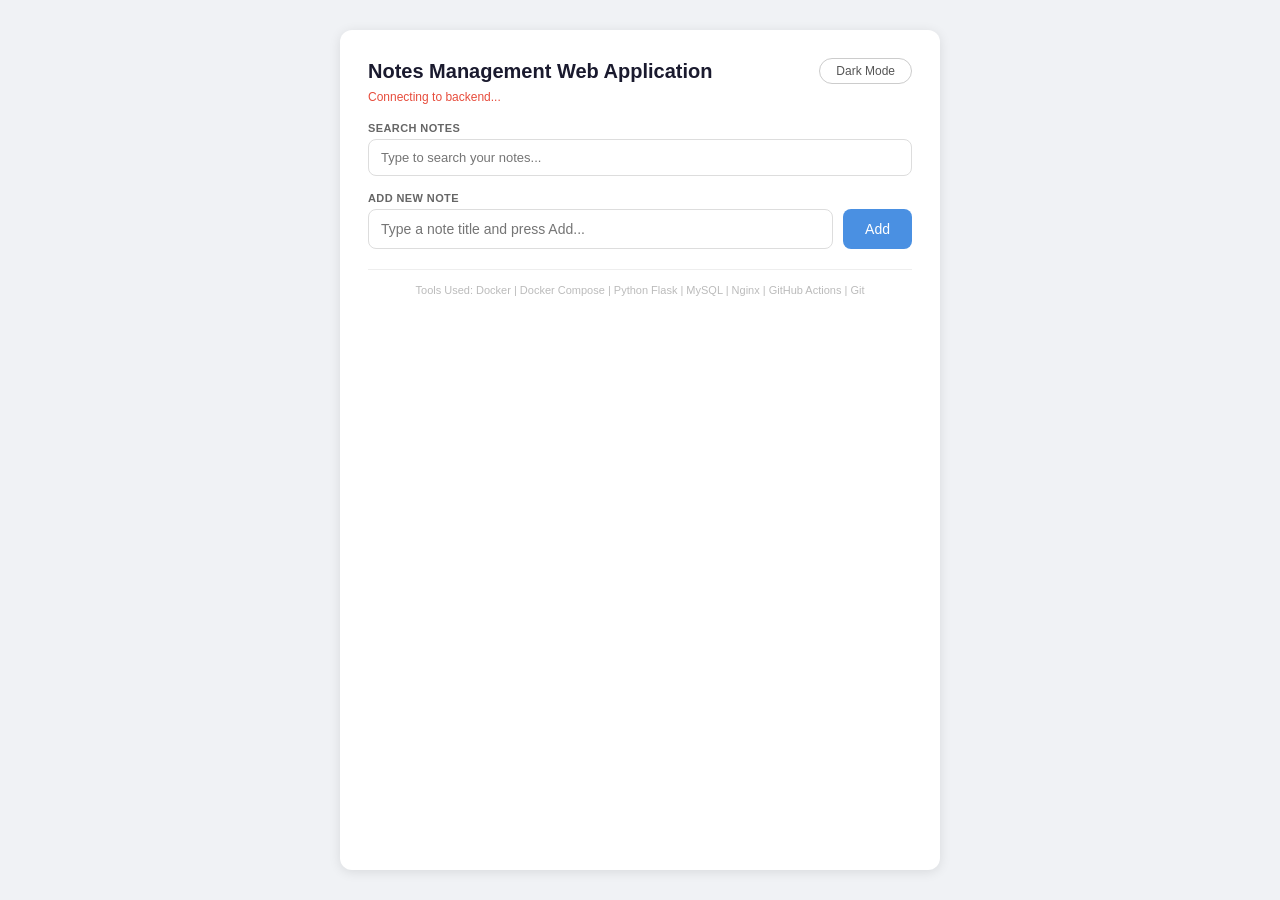
==== frontend/index.html @ 5e22df33 "INT332 Project - Notes Management Web Application with Docker Compose and GitHub Actions" ====
<!DOCTYPE html>
<html lang="en">
<head>
  <title>Notes Management Web Application - INT332</title>
  <style>
    *{box-sizing:border-box;margin:0;padding:0}
    body{font-family:Arial,sans-serif;background:#f0f2f5;display:flex;justify-content:center;padding:30px 20px;min-height:100vh;transition:background 0.3s}
    body.dark{background:#1a1a2e}

    /* ── HOME PAGE ── */
    .home{background:white;border-radius:12px;padding:28px;width:100%;max-width:600px;box-shadow:0 2px 12px rgba(0,0,0,0.1);transition:background 0.3s}
    body.dark .home{background:#16213e;box-shadow:0 2px 20px rgba(0,0,0,0.4)}

    .header{display:flex;justify-content:space-between;align-items:center;margin-bottom:6px}
    .header h1{color:#1a1a2e;font-size:20px;font-weight:700}
    body.dark .header h1{color:#e0e0e0}
    .dark-btn{background:none;border:1px solid #ccc;border-radius:20px;padding:5px 16px;cursor:pointer;font-size:12px;color:#555;font-weight:500;transition:all 0.2s}
    body.dark .dark-btn{border-color:#444;color:#aaa}
    .dark-btn:hover{background:#f5f5f5}
    body.dark .dark-btn:hover{background:#2a2a4a}

    .conn-status{font-size:12px;color:#27ae60;margin-bottom:18px;font-weight:500}
    .conn-status.offline{color:#e74c3c}

    .section-label{font-size:11px;color:#666;font-weight:600;margin-bottom:5px;text-transform:uppercase;letter-spacing:0.4px}
    body.dark .section-label{color:#777}

    .search-wrap{margin-bottom:16px}
    .search-wrap input{width:100%;padding:10px 12px;border:1px solid #ddd;border-radius:8px;font-size:13px;outline:none;background:white;color:#333;transition:border 0.2s}
    body.dark .search-wrap input{background:#1a1a2e;border-color:#444;color:#e0e0e0}
    .search-wrap input:focus{border-color:#4A90E2}

    .add-wrap{margin-bottom:16px}
    .add-row{display:flex;gap:10px}
    .add-row input{flex:1;padding:11px 12px;border:1px solid #ddd;border-radius:8px;font-size:14px;outline:none;color:#333;background:white;transition:border 0.2s}
    body.dark .add-row input{background:#1a1a2e;border-color:#444;color:#e0e0e0}
    .add-row input:focus{border-color:#4A90E2}
    .add-btn{padding:11px 22px;background:#4A90E2;color:white;border:none;border-radius:8px;cursor:pointer;font-size:14px;font-weight:500}
    .add-btn:hover{background:#357ABD}

    .notes-count{font-size:12px;color:#888;margin-bottom:10px}
    body.dark .notes-count{color:#555}

    /* NOTE CARD */
    .note-card{border:1px solid #eee;border-radius:8px;margin-bottom:8px;background:#fafafa;transition:all 0.15s;overflow:hidden}
    body.dark .note-card{background:#0f3460;border-color:#1a4a7a}
    .note-card:hover{border-color:#4A90E2;box-shadow:0 2px 8px rgba(74,144,226,0.12)}

    .note-card-top{display:flex;align-items:center;padding:12px 14px;cursor:pointer;gap:10px}
    .note-icon{width:34px;height:34px;border-radius:8px;background:#e8f4fd;display:flex;align-items:center;justify-content:center;flex-shrink:0;font-size:14px;font-weight:700;color:#4A90E2}
    body.dark .note-icon{background:#1a3a5a;color:#7ab8f5}
    .note-info{flex:1;min-width:0}
    .note-title{font-size:14px;font-weight:600;color:#1a1a2e;white-space:nowrap;overflow:hidden;text-overflow:ellipsis}
    body.dark .note-title{color:#e0e0e0}
    .note-preview{font-size:12px;color:#888;white-space:nowrap;overflow:hidden;text-overflow:ellipsis;margin-top:2px}
    body.dark .note-preview{color:#666}
    .note-date{font-size:11px;color:#bbb;flex-shrink:0}
    body.dark .note-date{color:#555}

    .note-actions{display:flex;border-top:1px solid #eee}
    body.dark .note-actions{border-color:#1a4a7a}
    .nab{flex:1;padding:8px;background:none;border:none;cursor:pointer;font-size:12px;font-weight:500;transition:background 0.15s}
    .nab+.nab{border-left:1px solid #eee}
    body.dark .nab+.nab{border-color:#1a4a7a}
    .open-btn-s{color:#4A90E2}.open-btn-s:hover{background:#eef4fc}
    body.dark .open-btn-s:hover{background:#1a3a5a}
    .edit-btn-s{color:#f39c12}.edit-btn-s:hover{background:#fef9e7}
    body.dark .edit-btn-s:hover{background:#3a2a00}
    .del-btn-s{color:#e74c3c}.del-btn-s:hover{background:#fdecea}
    body.dark .del-btn-s:hover{background:#3a1a1a}

    .no-notes{text-align:center;padding:30px;color:#bbb;font-size:14px}
    body.dark .no-notes{color:#555}

    .footer{margin-top:20px;padding-top:14px;border-top:1px solid #eee;font-size:11px;color:#bbb;text-align:center}
    body.dark .footer{border-color:#2a2a4a;color:#444}

    /* ── NOTE VIEW/EDIT PAGE ── */
    .note-page{display:none;background:white;border-radius:12px;width:100%;max-width:700px;box-shadow:0 2px 16px rgba(0,0,0,0.12);overflow:hidden;transition:background 0.3s;flex-direction:column}
    body.dark .note-page{background:#16213e}
    .note-page.open{display:flex}

    /* PAGE HEADER */
    .np-header{background:#f8f9fa;border-bottom:1px solid #eee;padding:13px 20px;display:flex;align-items:center;gap:10px;flex-shrink:0}
    body.dark .np-header{background:#0f3460;border-color:#1a4a7a}
    .back-btn{padding:6px 14px;background:white;border:1px solid #ddd;border-radius:8px;cursor:pointer;font-size:13px;color:#555;font-weight:500;transition:all 0.15s;flex-shrink:0}
    body.dark .back-btn{background:#1a1a2e;border-color:#444;color:#aaa}
    .back-btn:hover{background:#f0f0f0;border-color:#4A90E2;color:#4A90E2}
    .np-header-mid{flex:1;min-width:0}
    .np-breadcrumb{font-size:11px;color:#aaa;margin-bottom:2px}
    body.dark .np-breadcrumb{color:#555}
    .np-timestamp{font-size:11px;color:#bbb}
    body.dark .np-timestamp{color:#555}
    .np-header-btns{display:flex;gap:8px;flex-shrink:0}

    /* MODE INDICATOR */
    .mode-badge{padding:4px 12px;border-radius:20px;font-size:11px;font-weight:600;letter-spacing:0.3px}
    .mode-read{background:#eafaf1;color:#27ae60;border:1px solid #c3f0d3}
    body.dark .mode-read{background:#1a3a2a;border-color:#2a5a3a;color:#5dbf7a}
    .mode-edit{background:#fef9e7;color:#f39c12;border:1px solid #fde9a2}
    body.dark .mode-edit{background:#3a2a00;border-color:#6a5a00;color:#f39c12}

    .edit-toggle-btn{padding:6px 16px;border-radius:8px;cursor:pointer;font-size:13px;font-weight:600;border:none;transition:all 0.2s}
    .btn-to-edit{background:#f39c12;color:white}
    .btn-to-edit:hover{background:#d68910}
    .btn-save{background:#27ae60;color:white}
    .btn-save:hover{background:#1e8449}
    .btn-cancel{background:white;border:1px solid #ddd;color:#555}
    body.dark .btn-cancel{background:#1a1a2e;border-color:#444;color:#aaa}
    .btn-cancel:hover{background:#f0f0f0}
    .saved-msg{font-size:12px;color:#27ae60;font-weight:500;opacity:0;transition:opacity 0.3s;flex-shrink:0}
    .saved-msg.show{opacity:1}

    /* NOTE TITLE */
    .np-title-wrap{padding:20px 24px 10px}
    .np-title-view{font-size:22px;font-weight:700;color:#1a1a2e;word-break:break-word;line-height:1.3}
    body.dark .np-title-view{color:#e0e0e0}
    .np-title-inp{width:100%;border:none;border-bottom:2px solid #4A90E2;outline:none;font-size:22px;font-weight:700;color:#1a1a2e;background:transparent;font-family:Arial,sans-serif;padding-bottom:4px;display:none}
    body.dark .np-title-inp{color:#e0e0e0}
    .np-title-inp::placeholder{color:#ccc}

    .np-divider{height:1px;background:#eee;margin:0 24px}
    body.dark .np-divider{background:#2a2a4a}

    /* NOTE CONTENT */
    .np-content-wrap{flex:1;padding:16px 24px 20px;min-height:350px;display:flex;flex-direction:column}
    .np-content-view{flex:1;font-size:14px;line-height:1.85;color:#333;white-space:pre-wrap;word-break:break-word;min-height:320px}
    body.dark .np-content-view{color:#d0d0d0}
    .np-content-empty{color:#ccc;font-style:italic;font-size:14px}
    body.dark .np-content-empty{color:#555}
    .np-content-inp{flex:1;width:100%;border:1px solid #e0e0e0;border-radius:8px;outline:none;resize:none;font-size:14px;line-height:1.85;color:#333;background:#fafafa;font-family:Arial,sans-serif;padding:12px;min-height:320px;display:none;transition:border 0.2s}
    body.dark .np-content-inp{background:#1a1a2e;border-color:#444;color:#e0e0e0}
    .np-content-inp:focus{border-color:#4A90E2}
    .np-content-inp::placeholder{color:#ccc}

    /* NOTE PAGE FOOTER */
    .np-footer{padding:10px 24px;border-top:1px solid #eee;background:#fafafa;display:flex;justify-content:space-between;align-items:center;flex-shrink:0}
    body.dark .np-footer{background:#0f2a4a;border-color:#1a4a7a}
    .np-footer-info{font-size:11px;color:#bbb}
    body.dark .np-footer-info{color:#555}
    .np-del-btn{padding:5px 14px;background:none;border:1px solid #e74c3c;border-radius:6px;color:#e74c3c;cursor:pointer;font-size:12px;font-weight:500}
    .np-del-btn:hover{background:#e74c3c;color:white}

    .page-wrap{width:100%;display:flex;justify-content:center}
  </style>
</head>
<body>

<!-- HOME PAGE -->
<div class="page-wrap" id="homePage">
<div class="home">
  <div class="header">
    <h1>Notes Management Web Application</h1>
    <button class="dark-btn" id="darkBtn" onclick="toggleDark()">Dark Mode</button>
  </div>
  <div class="conn-status" id="connStatus">Connecting...</div>

  <div class="search-wrap">
    <div class="section-label">Search Notes</div>
    <input type="text" id="searchInp" placeholder="Type to search your notes..." oninput="renderNotes()" />
  </div>

  <div class="add-wrap">
    <div class="section-label">Add New Note</div>
    <div class="add-row">
      <input type="text" id="addInp" placeholder="Type a note title and press Add..." />
      <button class="add-btn" onclick="addNote()">Add</button>
    </div>
  </div>

  <div class="notes-count" id="notesCount"></div>
  <div id="notesList"></div>

  <div class="footer">
    Tools Used: Docker | Docker Compose | Python Flask | MySQL | Nginx | GitHub Actions | Git
  </div>
</div>
</div>

<!-- NOTE VIEW / EDIT PAGE -->
<div class="page-wrap" id="notePage" style="display:none">
<div class="note-page open" id="noteBox">

  <div class="np-header">
    <button class="back-btn" onclick="goBack()">&#8592; Back</button>
    <div class="np-header-mid">
      <div class="np-breadcrumb">Notes Management Web Application &rsaquo; Notes</div>
      <div class="np-timestamp" id="npTimestamp"></div>
    </div>
    <span class="saved-msg" id="savedMsg">Saved</span>
    <span class="mode-badge mode-read" id="modeBadge">Read Mode</span>
    <!-- READ MODE: show Edit button -->
    <button class="edit-toggle-btn btn-to-edit" id="editBtn" onclick="enterEditMode()">Edit</button>
    <!-- EDIT MODE: show Save + Cancel -->
    <button class="edit-toggle-btn btn-save" id="saveBtn" style="display:none" onclick="saveNote()">Save</button>
    <button class="edit-toggle-btn btn-cancel" id="cancelBtn" style="display:none" onclick="cancelEdit()">Cancel</button>
  </div>

  <!-- TITLE -->
  <div class="np-title-wrap">
    <div class="np-title-view" id="npTitleView"></div>
    <input class="np-title-inp" type="text" id="npTitleInp" placeholder="Note title..." />
  </div>
  <div class="np-divider"></div>

  <!-- CONTENT -->
  <div class="np-content-wrap">
    <div class="np-content-view" id="npContentView"></div>
    <textarea class="np-content-inp" id="npContentInp" placeholder="Start writing your note content here...&#10;&#10;You can write anything — steps, ideas, commands, details."></textarea>
  </div>

  <div class="np-footer">
    <div class="np-footer-info" id="npWordCount"></div>
    <button class="np-del-btn" onclick="deleteCurrentNote()">Delete Note</button>
  </div>

</div>
</div>

<script>
  const API = "http://localhost:5000/notes";
  let allNotes = [];
  let currentNote = null;
  let isEditMode = false;
  let originalTitle = '';
  let originalContent = '';

  // ── DARK MODE ─────────────────────────────
  function toggleDark() {
    document.body.classList.toggle('dark');
    document.getElementById('darkBtn').textContent =
      document.body.classList.contains('dark') ? 'Light Mode' : 'Dark Mode';
  }

  // ── PAGES ─────────────────────────────────
  function showHome() {
    document.getElementById('homePage').style.display = 'flex';
    document.getElementById('notePage').style.display = 'none';
    window.scrollTo(0,0);
  }
  function showNotePage() {
    document.getElementById('homePage').style.display = 'none';
    document.getElementById('notePage').style.display = 'flex';
    window.scrollTo(0,0);
  }

  // ── LOAD NOTES ────────────────────────────
  async function loadNotes() {
    try {
      var r = await fetch(API);
      allNotes = await r.json();
      var st = document.getElementById('connStatus');
      st.textContent = 'All 3 microservices connected and running';
      st.className = 'conn-status';
      renderNotes();
    } catch(e) {
      var st = document.getElementById('connStatus');
      st.textContent = 'Connecting to backend...';
      st.className = 'conn-status offline';
      setTimeout(loadNotes, 3000);
    }
  }

  // ── RENDER HOME LIST ──────────────────────
  function renderNotes() {
    var q = (document.getElementById('searchInp').value || '').toLowerCase();
    var filtered = allNotes.filter(function(n){
      return (n.title||'').toLowerCase().includes(q) ||
             (n.content||'').toLowerCase().includes(q);
    });

    document.getElementById('notesCount').textContent =
      filtered.length + ' note' + (filtered.length !== 1 ? 's' : '') + ' saved';

    var list = document.getElementById('notesList');
    if (filtered.length === 0) {
      list.innerHTML = '<div class="no-notes">' +
        (q ? 'No notes match your search.' : 'No notes yet. Add one above!') + '</div>';
      return;
    }

    list.innerHTML = '';
    filtered.forEach(function(n) {
      var init = (n.title||'N').trim()[0].toUpperCase();
      var preview = (n.content||'').replace(/\n/g,' ').trim();
      if (!preview) preview = 'Click Open to view and write content...';
      if (preview.length > 55) preview = preview.substring(0,55) + '...';

      var card = document.createElement('div');
      card.className = 'note-card';
      card.innerHTML =
        '<div class="note-card-top" onclick="openNote(' + n.id + ', false)">' +
          '<div class="note-icon">' + init + '</div>' +
          '<div class="note-info">' +
            '<div class="note-title">' + escHtml(n.title||'Untitled') + '</div>' +
            '<div class="note-preview">' + escHtml(preview) + '</div>' +
          '</div>' +
          '<div class="note-date">' + fmtDate(n.updated_at) + '</div>' +
        '</div>' +
        '<div class="note-actions">' +
          '<button class="nab open-btn-s" onclick="openNote(' + n.id + ', false)">Open</button>' +
          '<button class="nab edit-btn-s" onclick="openNote(' + n.id + ', true)">Edit</button>' +
          '<button class="nab del-btn-s" onclick="deleteNote(' + n.id + ', event)">Delete</button>' +
        '</div>';
      list.appendChild(card);
    });
  }

  // ── ADD NOTE ──────────────────────────────
  async function addNote() {
    var inp = document.getElementById('addInp');
    var title = inp.value.trim();
    if (!title) { inp.focus(); return; }
    try {
      var r = await fetch(API, {
        method: 'POST',
        headers: {'Content-Type':'application/json'},
        body: JSON.stringify({title: title, content: ''})
      });
      var note = await r.json();
      allNotes.unshift(note);
      inp.value = '';
      renderNotes();
      // open immediately in edit mode so user can write content
      openNote(note.id, true);
    } catch(e) {
      alert('Error creating note. Make sure Docker containers are running.');
    }
  }

  document.getElementById('addInp').addEventListener('keypress', function(e){
    if (e.key === 'Enter') addNote();
  });

  // ── OPEN NOTE ─────────────────────────────
  // openInEditMode = false → read mode
  // openInEditMode = true  → edit mode directly
  async function openNote(id, openInEditMode) {
    try {
      var r = await fetch(API + '/' + id);
      currentNote = await r.json();
    } catch(e) {
      currentNote = allNotes.find(function(n){ return n.id === id; }) || null;
    }
    if (!currentNote) return;

    // store originals for cancel
    originalTitle   = currentNote.title   || '';
    originalContent = currentNote.content || '';

    // fill fields
    document.getElementById('npTitleView').textContent    = currentNote.title || 'Untitled';
    document.getElementById('npTitleInp').value           = currentNote.title || '';
    document.getElementById('npContentInp').value         = currentNote.content || '';
    setContentView(currentNote.content || '');
    updateWordCount();

    document.getElementById('npTimestamp').textContent =
      currentNote.updated_at ? 'Last saved: ' + fmtDate(currentNote.updated_at) : 'Not saved yet';

    if (openInEditMode) {
      setEditMode(true);
    } else {
      setEditMode(false);
    }

    showNotePage();
  }

  // ── SET READ / EDIT MODE ──────────────────
  function setEditMode(on) {
    isEditMode = on;

    // title
    document.getElementById('npTitleView').style.display = on ? 'none' : 'block';
    document.getElementById('npTitleInp').style.display  = on ? 'block' : 'none';

    // content
    document.getElementById('npContentView').style.display = on ? 'none' : 'block';
    document.getElementById('npContentInp').style.display  = on ? 'block' : 'none';

    // buttons
    document.getElementById('editBtn').style.display   = on ? 'none' : 'inline-block';
    document.getElementById('saveBtn').style.display   = on ? 'inline-block' : 'none';
    document.getElementById('cancelBtn').style.display = on ? 'inline-block' : 'none';

    // badge
    var badge = document.getElementById('modeBadge');
    badge.textContent = on ? 'Edit Mode' : 'Read Mode';
    badge.className   = 'mode-badge ' + (on ? 'mode-edit' : 'mode-read');

    if (on) {
      setTimeout(function(){
        document.getElementById('npContentInp').focus();
      }, 50);
    }
  }

  function enterEditMode() {
    // store current view as originals before editing
    originalTitle   = currentNote.title   || '';
    originalContent = currentNote.content || '';
    document.getElementById('npTitleInp').value   = originalTitle;
    document.getElementById('npContentInp').value = originalContent;
    setEditMode(true);
  }

  function cancelEdit() {
    // restore originals
    document.getElementById('npTitleView').textContent = originalTitle || 'Untitled';
    document.getElementById('npContentInp').value      = originalContent;
    setContentView(originalContent);
    setEditMode(false);
  }

  // ── SET CONTENT VIEW (read mode) ──────────
  function setContentView(content) {
    var view = document.getElementById('npContentView');
    if (!content || !content.trim()) {
      view.innerHTML = '<span class="np-content-empty">No content yet. Click Edit to start writing.</span>';
    } else {
      view.textContent = content;
    }
  }

  // ── SAVE NOTE ─────────────────────────────
  async function saveNote() {
    if (!currentNote) return;
    var title   = document.getElementById('npTitleInp').value.trim() || 'Untitled';
    var content = document.getElementById('npContentInp').value;
    try {
      var r = await fetch(API + '/' + currentNote.id, {
        method: 'PUT',
        headers: {'Content-Type':'application/json'},
        body: JSON.stringify({title: title, content: content})
      });
      var updated = await r.json();
      currentNote.title   = title;
      currentNote.content = content;
      if (updated.updated_at) currentNote.updated_at = updated.updated_at;

      // update originals
      originalTitle   = title;
      originalContent = content;

      // update view
      document.getElementById('npTitleView').textContent = title;
      setContentView(content);
      updateWordCount();
      document.getElementById('npTimestamp').textContent =
        'Last saved: ' + (updated.updated_at ? fmtDate(updated.updated_at) : 'just now');

      // update local list
      var idx = allNotes.findIndex(function(n){ return n.id === currentNote.id; });
      if (idx >= 0) { allNotes[idx].title = title; allNotes[idx].content = content; }

      // switch to read mode
      setEditMode(false);

      // show saved badge
      var msg = document.getElementById('savedMsg');
      msg.className = 'saved-msg show';
      setTimeout(function(){ msg.className = 'saved-msg'; }, 2000);
    } catch(e) {
      alert('Error saving note.');
    }
  }

  // ── BACK ──────────────────────────────────
  function goBack() {
    currentNote = null;
    isEditMode  = false;
    loadNotes();
    showHome();
  }

  // ── DELETE FROM NOTE PAGE ─────────────────
  async function deleteCurrentNote() {
    if (!currentNote) return;
    if (!confirm('Delete "' + (currentNote.title||'this note') + '"? This cannot be undone.')) return;
    try {
      await fetch(API + '/' + currentNote.id, {method:'DELETE'});
      allNotes = allNotes.filter(function(n){ return n.id !== currentNote.id; });
      currentNote = null;
      showHome();
      renderNotes();
    } catch(e) {
      alert('Error deleting note.');
    }
  }

  // ── DELETE FROM HOME LIST ─────────────────
  async function deleteNote(id, event) {
    event.stopPropagation();
    var note = allNotes.find(function(n){ return n.id === id; });
    if (!confirm('Delete "' + (note ? note.title : 'this note') + '"?')) return;
    try {
      await fetch(API + '/' + id, {method:'DELETE'});
      allNotes = allNotes.filter(function(n){ return n.id !== id; });
      renderNotes();
    } catch(e) {
      alert('Error deleting note.');
    }
  }

  // ── WORD COUNT ────────────────────────────
  function updateWordCount() {
    var content = (currentNote && currentNote.content) || '';
    var inp = document.getElementById('npContentInp').value || content;
    var words = inp.trim() ? inp.trim().split(/\s+/).length : 0;
    document.getElementById('npWordCount').textContent =
      words + ' word' + (words !== 1 ? 's' : '') + ' | ' + inp.length + ' characters';
  }

  // ── HELPERS ───────────────────────────────
  function fmtDate(str) {
    if (!str) return '';
    var d = new Date(str);
    return d.toLocaleDateString('en-IN', {day:'2-digit',month:'short',year:'numeric'}) +
           ' ' + d.toLocaleTimeString('en-IN', {hour:'2-digit',minute:'2-digit'});
  }

  function escHtml(t) {
    return String(t)
      .replace(/&/g,'&amp;').replace(/</g,'&lt;')
      .replace(/>/g,'&gt;').replace(/"/g,'&quot;');
  }

  // Ctrl+S shortcut
  document.addEventListener('keydown', function(e) {
    if ((e.ctrlKey||e.metaKey) && e.key==='s') {
      e.preventDefault();
      if (currentNote && isEditMode) saveNote();
    }
    if (e.key==='Escape' && currentNote) goBack();
  });

  // START
  loadNotes();
</script>
</body>
</html>
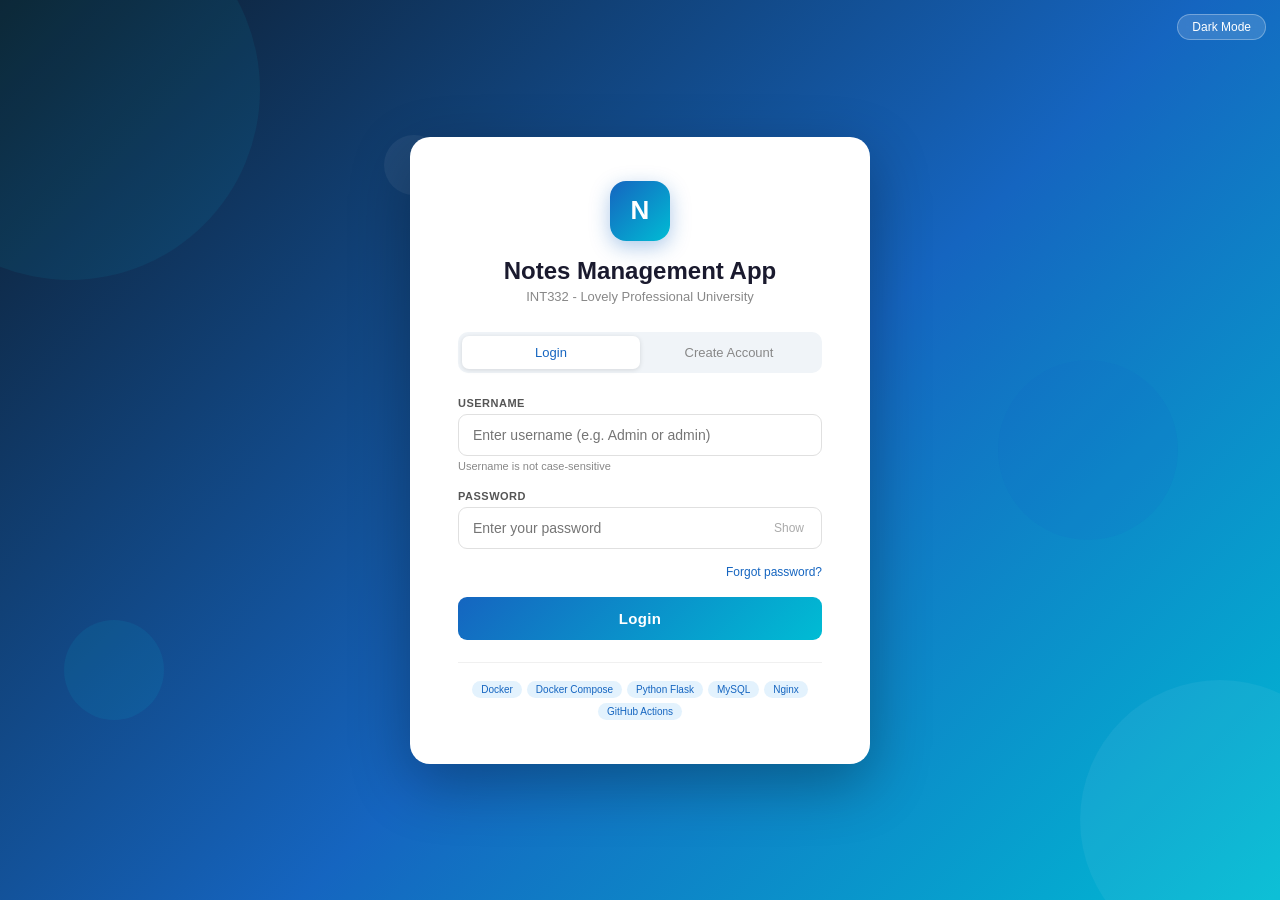
==== commit a18f3db8: "Updated port number" ====
--- a/frontend/index.html
+++ b/frontend/index.html
@@ -4,48 +4,214 @@
   <title>Notes Management Web Application - INT332</title>
   <style>
     *{box-sizing:border-box;margin:0;padding:0}
-    body{font-family:Arial,sans-serif;background:#f0f2f5;display:flex;justify-content:center;padding:30px 20px;min-height:100vh;transition:background 0.3s}
-    body.dark{background:#1a1a2e}
-
-    /* ── HOME PAGE ── */
-    .home{background:white;border-radius:12px;padding:28px;width:100%;max-width:600px;box-shadow:0 2px 12px rgba(0,0,0,0.1);transition:background 0.3s}
+    body{font-family:Arial,sans-serif;min-height:100vh;transition:background 0.3s}
+
+    /* LOGIN PAGE — full screen centered */
+    #loginPage{
+      min-height:100vh;
+      background:linear-gradient(135deg,#0D1B2A 0%,#1565C0 55%,#00BCD4 100%);
+      display:flex;align-items:center;justify-content:center;
+      padding:20px;position:relative;overflow:hidden;
+    }
+
+    /* animated background circles */
+    .bg-circle{position:absolute;border-radius:50%;animation:floatBg 7s ease-in-out infinite;pointer-events:none}
+    .bg-c1{width:380px;height:380px;background:rgba(0,188,212,0.08);top:-100px;left:-120px;animation-delay:0s}
+    .bg-c2{width:280px;height:280px;background:rgba(255,255,255,0.05);bottom:-60px;right:-80px;animation-delay:2.5s}
+    .bg-c3{width:180px;height:180px;background:rgba(21,101,192,0.12);top:40%;right:8%;animation-delay:1.5s}
+    .bg-c4{width:100px;height:100px;background:rgba(0,188,212,0.1);bottom:20%;left:5%;animation-delay:4s}
+    .bg-c5{width:60px;height:60px;background:rgba(255,255,255,0.06);top:15%;left:30%;animation-delay:3s}
+    @keyframes floatBg{0%,100%{transform:translateY(0) scale(1)}50%{transform:translateY(-18px) scale(1.04)}}
+
+    /* CENTER LOGIN CARD */
+    .login-card{
+      background:white;border-radius:20px;
+      padding:44px 48px;width:100%;max-width:460px;
+      box-shadow:0 20px 60px rgba(0,0,0,0.3);
+      position:relative;z-index:2;
+      animation:slideUp 0.5s ease;
+    }
+    body.dark .login-card{background:#16213e;box-shadow:0 20px 60px rgba(0,0,0,0.6)}
+    @keyframes slideUp{from{opacity:0;transform:translateY(30px)}to{opacity:1;transform:translateY(0)}}
+
+    /* LOGO */
+    .card-logo{
+      width:60px;height:60px;border-radius:16px;
+      background:linear-gradient(135deg,#1565C0,#00BCD4);
+      display:flex;align-items:center;justify-content:center;
+      font-size:26px;font-weight:700;color:white;
+      margin:0 auto 16px;box-shadow:0 6px 20px rgba(21,101,192,0.35);
+    }
+    .card-title{font-size:24px;font-weight:700;color:#1a1a2e;text-align:center;margin-bottom:4px}
+    body.dark .card-title{color:#e0e0e0}
+    .card-sub{font-size:13px;color:#888;text-align:center;margin-bottom:28px}
+
+    /* TABS */
+    .auth-tabs{display:flex;background:#f0f4f8;border-radius:10px;padding:4px;margin-bottom:24px}
+    .auth-tab{flex:1;padding:9px;text-align:center;border-radius:7px;cursor:pointer;font-size:13px;font-weight:500;color:#888;transition:all 0.2s;border:none;background:none}
+    .auth-tab.active{background:white;color:#1565C0;box-shadow:0 1px 5px rgba(0,0,0,0.12)}
+    body.dark .auth-tabs{background:#0f2040}
+    body.dark .auth-tab.active{background:#1a3a5a;color:#64B5F6}
+
+    /* FORM */
+    .form-group{margin-bottom:16px}
+    .form-label{font-size:11px;font-weight:700;color:#555;margin-bottom:5px;display:block;text-transform:uppercase;letter-spacing:0.5px}
+    body.dark .form-label{color:#90A4AE}
+    .input-wrap{position:relative}
+    .form-input{
+      width:100%;padding:12px 42px 12px 14px;
+      border:1.5px solid #E0E0E0;border-radius:9px;
+      font-size:14px;outline:none;color:#333;background:white;
+      transition:all 0.2s;
+    }
+    body.dark .form-input{background:#1a1a2e;border-color:#37474F;color:#e0e0e0}
+    .form-input:focus{border-color:#1565C0;box-shadow:0 0 0 3px rgba(21,101,192,0.1)}
+    .input-icon-btn{
+      position:absolute;right:12px;top:50%;transform:translateY(-50%);
+      color:#aaa;font-size:12px;cursor:pointer;user-select:none;
+      background:none;border:none;padding:2px 6px;border-radius:4px;
+      transition:color 0.2s;
+    }
+    .input-icon-btn:hover{color:#1565C0}
+
+    /* input icon left */
+    .input-left-icon{position:absolute;left:12px;top:50%;transform:translateY(-50%);color:#bbb;font-size:14px;pointer-events:none}
+    .form-input.has-icon{padding-left:36px}
+
+    /* validation feedback */
+    .field-hint{font-size:11px;margin-top:4px;min-height:14px}
+    .hint-ok{color:#27ae60}.hint-err{color:#e74c3c}.hint-info{color:#888}
+
+    /* PASSWORD STRENGTH */
+    .strength-wrap{margin-top:6px;display:none}
+    .strength-wrap.show{display:block}
+    .strength-bar{height:5px;border-radius:3px;background:#eee;margin-bottom:4px;overflow:hidden}
+    .strength-fill{height:100%;border-radius:3px;width:0%;transition:width 0.3s,background 0.3s}
+    .strength-text{font-size:11px}
+
+    /* FORM ROW */
+    .form-row{display:flex;justify-content:flex-end;margin-bottom:18px}
+    .forgot-link{font-size:12px;color:#1565C0;cursor:pointer;font-weight:500;text-decoration:none;background:none;border:none;padding:0}
+    .forgot-link:hover{text-decoration:underline}
+
+    /* SUBMIT */
+    .auth-submit{
+      width:100%;padding:13px;
+      background:linear-gradient(135deg,#1565C0,#00BCD4);
+      color:white;border:none;border-radius:9px;cursor:pointer;
+      font-size:15px;font-weight:600;transition:all 0.2s;letter-spacing:0.3px;
+    }
+    .auth-submit:hover{transform:translateY(-1px);box-shadow:0 6px 20px rgba(21,101,192,0.4)}
+    .auth-submit:active{transform:none}
+    .auth-submit:disabled{opacity:0.6;cursor:not-allowed;transform:none}
+
+    /* AUTH MESSAGE */
+    .auth-msg{padding:10px 14px;border-radius:8px;font-size:13px;margin-bottom:14px;display:none;animation:fadeIn 0.3s}
+    .auth-msg.show{display:block}
+    .auth-msg.err{background:#FFEBEE;color:#C62828;border:1px solid #FFCDD2}
+    .auth-msg.ok{background:#E8F5E9;color:#1B5E20;border:1px solid #C8E6C9}
+    body.dark .auth-msg.err{background:#3a1a1a;border-color:#b71c1c;color:#ef9a9a}
+    body.dark .auth-msg.ok{background:#1a3a1a;border-color:#1b5e20;color:#a5d6a7}
+    @keyframes fadeIn{from{opacity:0;transform:translateY(-6px)}to{opacity:1;transform:translateY(0)}}
+
+    /* app badge at bottom of card */
+    .card-badge{
+      display:flex;flex-wrap:wrap;gap:5px;justify-content:center;
+      margin-top:22px;padding-top:18px;border-top:1px solid #f0f0f0;
+    }
+    body.dark .card-badge{border-color:#2a3a4a}
+    .cbadge{padding:3px 9px;background:#E3F2FD;border-radius:12px;font-size:10px;color:#1565C0;font-weight:500}
+    body.dark .cbadge{background:#0D2137;color:#64B5F6}
+
+    /* dark btn top right */
+    .global-dark{
+      position:fixed;top:14px;right:14px;z-index:999;
+      background:rgba(255,255,255,0.15);backdrop-filter:blur(8px);
+      border:1px solid rgba(255,255,255,0.3);border-radius:20px;
+      padding:5px 14px;cursor:pointer;font-size:12px;color:white;font-weight:500;
+    }
+    body.dark .global-dark{background:rgba(22,33,62,0.8);border-color:#444;color:#aaa}
+    .global-dark:hover{background:rgba(255,255,255,0.25)}
+
+    /* FORGOT PASSWORD MODAL */
+    .modal-overlay{
+      display:none;position:fixed;inset:0;background:rgba(0,0,0,0.55);
+      z-index:1000;align-items:center;justify-content:center;padding:20px;
+      backdrop-filter:blur(4px);
+    }
+    .modal-overlay.show{display:flex;animation:fadeIn 0.2s}
+    .modal-box{
+      background:white;border-radius:16px;padding:36px;width:100%;max-width:400px;
+      box-shadow:0 20px 50px rgba(0,0,0,0.3);animation:slideUp 0.3s;
+    }
+    body.dark .modal-box{background:#16213e}
+    .modal-title{font-size:18px;font-weight:700;color:#1a1a2e;margin-bottom:6px}
+    body.dark .modal-title{color:#e0e0e0}
+    .modal-desc{font-size:13px;color:#888;margin-bottom:22px;line-height:1.5}
+    .modal-close{
+      float:right;background:none;border:none;font-size:20px;cursor:pointer;
+      color:#aaa;margin-top:-4px;line-height:1;
+    }
+    .modal-close:hover{color:#e74c3c}
+    .modal-btn{
+      width:100%;padding:12px;background:linear-gradient(135deg,#1565C0,#00BCD4);
+      color:white;border:none;border-radius:9px;cursor:pointer;
+      font-size:14px;font-weight:600;margin-top:6px;
+    }
+    .modal-btn:hover{opacity:0.92}
+    .modal-msg{padding:10px 14px;border-radius:8px;font-size:13px;margin-top:12px;display:none}
+    .modal-msg.show{display:block}
+    .modal-msg.ok{background:#E8F5E9;color:#1B5E20;border:1px solid #C8E6C9}
+    .modal-msg.err{background:#FFEBEE;color:#C62828;border:1px solid #FFCDD2}
+
+    /* MAIN APP */
+    #appPage{display:none;justify-content:center;padding:30px 20px;min-height:100vh;background:#f0f2f5}
+    body.dark #appPage{background:#1a1a2e}
+    .home{background:white;border-radius:12px;padding:28px;width:100%;max-width:620px;box-shadow:0 2px 12px rgba(0,0,0,0.1)}
     body.dark .home{background:#16213e;box-shadow:0 2px 20px rgba(0,0,0,0.4)}
-
-    .header{display:flex;justify-content:space-between;align-items:center;margin-bottom:6px}
-    .header h1{color:#1a1a2e;font-size:20px;font-weight:700}
-    body.dark .header h1{color:#e0e0e0}
-    .dark-btn{background:none;border:1px solid #ccc;border-radius:20px;padding:5px 16px;cursor:pointer;font-size:12px;color:#555;font-weight:500;transition:all 0.2s}
-    body.dark .dark-btn{border-color:#444;color:#aaa}
-    .dark-btn:hover{background:#f5f5f5}
-    body.dark .dark-btn:hover{background:#2a2a4a}
-
-    .conn-status{font-size:12px;color:#27ae60;margin-bottom:18px;font-weight:500}
+    .app-header{display:flex;justify-content:space-between;align-items:flex-start;margin-bottom:6px;gap:10px}
+    .app-header h1{color:#1a1a2e;font-size:20px;font-weight:700;flex:1}
+    body.dark .app-header h1{color:#e0e0e0}
+    .header-btns{display:flex;gap:8px;flex-shrink:0}
+    .hbtn{background:none;border:1px solid #ccc;border-radius:20px;padding:5px 14px;cursor:pointer;font-size:12px;color:#555;font-weight:500;transition:all 0.2s}
+    body.dark .hbtn{border-color:#444;color:#aaa}
+    .hbtn:hover{background:#f5f5f5}
+    body.dark .hbtn:hover{background:#2a2a4a}
+    .hbtn.danger{color:#e74c3c;border-color:#e74c3c}
+    .hbtn.danger:hover{background:#fdecea}
+    body.dark .hbtn.danger:hover{background:#3a1a1a}
+    .user-bar{display:flex;align-items:center;gap:8px;margin-bottom:14px;padding:8px 12px;background:#E3F2FD;border-radius:8px;border:1px solid #BBDEFB}
+    body.dark .user-bar{background:#0D2137;border-color:#1565C0}
+    .user-avatar{width:28px;height:28px;border-radius:50%;background:linear-gradient(135deg,#1565C0,#00BCD4);color:white;display:flex;align-items:center;justify-content:center;font-size:12px;font-weight:700;flex-shrink:0}
+    .user-name{font-size:13px;color:#1565C0;font-weight:500}
+    body.dark .user-name{color:#64B5F6}
+    .conn-status{font-size:12px;color:#27ae60;margin-bottom:16px;font-weight:500}
     .conn-status.offline{color:#e74c3c}
-
     .section-label{font-size:11px;color:#666;font-weight:600;margin-bottom:5px;text-transform:uppercase;letter-spacing:0.4px}
     body.dark .section-label{color:#777}
-
     .search-wrap{margin-bottom:16px}
     .search-wrap input{width:100%;padding:10px 12px;border:1px solid #ddd;border-radius:8px;font-size:13px;outline:none;background:white;color:#333;transition:border 0.2s}
     body.dark .search-wrap input{background:#1a1a2e;border-color:#444;color:#e0e0e0}
     .search-wrap input:focus{border-color:#4A90E2}
-
     .add-wrap{margin-bottom:16px}
     .add-row{display:flex;gap:10px}
-    .add-row input{flex:1;padding:11px 12px;border:1px solid #ddd;border-radius:8px;font-size:14px;outline:none;color:#333;background:white;transition:border 0.2s}
+    .add-row input{flex:1;padding:11px 12px;border:1px solid #ddd;border-radius:8px;font-size:14px;outline:none;color:#333;background:white}
     body.dark .add-row input{background:#1a1a2e;border-color:#444;color:#e0e0e0}
     .add-row input:focus{border-color:#4A90E2}
     .add-btn{padding:11px 22px;background:#4A90E2;color:white;border:none;border-radius:8px;cursor:pointer;font-size:14px;font-weight:500}
     .add-btn:hover{background:#357ABD}
-
-    .notes-count{font-size:12px;color:#888;margin-bottom:10px}
+    .notes-count{font-size:12px;color:#888;margin-bottom:8px}
     body.dark .notes-count{color:#555}
-
-    /* NOTE CARD */
-    .note-card{border:1px solid #eee;border-radius:8px;margin-bottom:8px;background:#fafafa;transition:all 0.15s;overflow:hidden}
+    .notes-scroll-box{max-height:340px;overflow-y:auto;border:1px solid #eee;border-radius:10px;padding:8px 6px;background:#fafafa}
+    body.dark .notes-scroll-box{border-color:#2a2a4a;background:#0f2040}
+    .notes-scroll-box::-webkit-scrollbar{width:7px}
+    .notes-scroll-box::-webkit-scrollbar-track{background:#f0f0f0;border-radius:10px}
+    body.dark .notes-scroll-box::-webkit-scrollbar-track{background:#1a1a2e}
+    .notes-scroll-box::-webkit-scrollbar-thumb{background:#4A90E2;border-radius:10px}
+    .notes-scroll-box::-webkit-scrollbar-thumb:hover{background:#357ABD}
+    .note-card{border:1px solid #eee;border-radius:8px;margin-bottom:8px;background:white;transition:all 0.15s;overflow:hidden}
     body.dark .note-card{background:#0f3460;border-color:#1a4a7a}
     .note-card:hover{border-color:#4A90E2;box-shadow:0 2px 8px rgba(74,144,226,0.12)}
-
     .note-card-top{display:flex;align-items:center;padding:12px 14px;cursor:pointer;gap:10px}
     .note-icon{width:34px;height:34px;border-radius:8px;background:#e8f4fd;display:flex;align-items:center;justify-content:center;flex-shrink:0;font-size:14px;font-weight:700;color:#4A90E2}
     body.dark .note-icon{background:#1a3a5a;color:#7ab8f5}
@@ -56,110 +222,218 @@
     body.dark .note-preview{color:#666}
     .note-date{font-size:11px;color:#bbb;flex-shrink:0}
     body.dark .note-date{color:#555}
-
     .note-actions{display:flex;border-top:1px solid #eee}
     body.dark .note-actions{border-color:#1a4a7a}
     .nab{flex:1;padding:8px;background:none;border:none;cursor:pointer;font-size:12px;font-weight:500;transition:background 0.15s}
     .nab+.nab{border-left:1px solid #eee}
     body.dark .nab+.nab{border-color:#1a4a7a}
     .open-btn-s{color:#4A90E2}.open-btn-s:hover{background:#eef4fc}
-    body.dark .open-btn-s:hover{background:#1a3a5a}
     .edit-btn-s{color:#f39c12}.edit-btn-s:hover{background:#fef9e7}
-    body.dark .edit-btn-s:hover{background:#3a2a00}
     .del-btn-s{color:#e74c3c}.del-btn-s:hover{background:#fdecea}
-    body.dark .del-btn-s:hover{background:#3a1a1a}
-
     .no-notes{text-align:center;padding:30px;color:#bbb;font-size:14px}
     body.dark .no-notes{color:#555}
-
     .footer{margin-top:20px;padding-top:14px;border-top:1px solid #eee;font-size:11px;color:#bbb;text-align:center}
     body.dark .footer{border-color:#2a2a4a;color:#444}
 
-    /* ── NOTE VIEW/EDIT PAGE ── */
-    .note-page{display:none;background:white;border-radius:12px;width:100%;max-width:700px;box-shadow:0 2px 16px rgba(0,0,0,0.12);overflow:hidden;transition:background 0.3s;flex-direction:column}
+    /* NOTE VIEW/EDIT PAGE */
+    #notePage{display:none;justify-content:center;padding:30px 20px;min-height:100vh;background:#f0f2f5}
+    body.dark #notePage{background:#1a1a2e}
+    .note-page{background:white;border-radius:12px;width:100%;max-width:700px;box-shadow:0 2px 16px rgba(0,0,0,0.12);overflow:hidden;display:flex;flex-direction:column}
     body.dark .note-page{background:#16213e}
-    .note-page.open{display:flex}
-
-    /* PAGE HEADER */
     .np-header{background:#f8f9fa;border-bottom:1px solid #eee;padding:13px 20px;display:flex;align-items:center;gap:10px;flex-shrink:0}
     body.dark .np-header{background:#0f3460;border-color:#1a4a7a}
     .back-btn{padding:6px 14px;background:white;border:1px solid #ddd;border-radius:8px;cursor:pointer;font-size:13px;color:#555;font-weight:500;transition:all 0.15s;flex-shrink:0}
     body.dark .back-btn{background:#1a1a2e;border-color:#444;color:#aaa}
-    .back-btn:hover{background:#f0f0f0;border-color:#4A90E2;color:#4A90E2}
+    .back-btn:hover{border-color:#4A90E2;color:#4A90E2}
     .np-header-mid{flex:1;min-width:0}
     .np-breadcrumb{font-size:11px;color:#aaa;margin-bottom:2px}
     body.dark .np-breadcrumb{color:#555}
     .np-timestamp{font-size:11px;color:#bbb}
     body.dark .np-timestamp{color:#555}
-    .np-header-btns{display:flex;gap:8px;flex-shrink:0}
-
-    /* MODE INDICATOR */
-    .mode-badge{padding:4px 12px;border-radius:20px;font-size:11px;font-weight:600;letter-spacing:0.3px}
+    .mode-badge{padding:4px 12px;border-radius:20px;font-size:11px;font-weight:600}
     .mode-read{background:#eafaf1;color:#27ae60;border:1px solid #c3f0d3}
-    body.dark .mode-read{background:#1a3a2a;border-color:#2a5a3a;color:#5dbf7a}
     .mode-edit{background:#fef9e7;color:#f39c12;border:1px solid #fde9a2}
-    body.dark .mode-edit{background:#3a2a00;border-color:#6a5a00;color:#f39c12}
-
-    .edit-toggle-btn{padding:6px 16px;border-radius:8px;cursor:pointer;font-size:13px;font-weight:600;border:none;transition:all 0.2s}
-    .btn-to-edit{background:#f39c12;color:white}
-    .btn-to-edit:hover{background:#d68910}
-    .btn-save{background:#27ae60;color:white}
-    .btn-save:hover{background:#1e8449}
+    .etbtn{padding:6px 16px;border-radius:8px;cursor:pointer;font-size:13px;font-weight:600;border:none;transition:all 0.2s}
+    .btn-edit{background:#f39c12;color:white}.btn-edit:hover{background:#d68910}
+    .btn-save{background:#27ae60;color:white}.btn-save:hover{background:#1e8449}
     .btn-cancel{background:white;border:1px solid #ddd;color:#555}
     body.dark .btn-cancel{background:#1a1a2e;border-color:#444;color:#aaa}
-    .btn-cancel:hover{background:#f0f0f0}
-    .saved-msg{font-size:12px;color:#27ae60;font-weight:500;opacity:0;transition:opacity 0.3s;flex-shrink:0}
+    .saved-msg{font-size:12px;color:#27ae60;font-weight:500;opacity:0;transition:opacity 0.3s}
     .saved-msg.show{opacity:1}
-
-    /* NOTE TITLE */
     .np-title-wrap{padding:20px 24px 10px}
-    .np-title-view{font-size:22px;font-weight:700;color:#1a1a2e;word-break:break-word;line-height:1.3}
+    .np-title-view{font-size:22px;font-weight:700;color:#1a1a2e;word-break:break-word}
     body.dark .np-title-view{color:#e0e0e0}
     .np-title-inp{width:100%;border:none;border-bottom:2px solid #4A90E2;outline:none;font-size:22px;font-weight:700;color:#1a1a2e;background:transparent;font-family:Arial,sans-serif;padding-bottom:4px;display:none}
     body.dark .np-title-inp{color:#e0e0e0}
-    .np-title-inp::placeholder{color:#ccc}
-
     .np-divider{height:1px;background:#eee;margin:0 24px}
     body.dark .np-divider{background:#2a2a4a}
-
-    /* NOTE CONTENT */
     .np-content-wrap{flex:1;padding:16px 24px 20px;min-height:350px;display:flex;flex-direction:column}
     .np-content-view{flex:1;font-size:14px;line-height:1.85;color:#333;white-space:pre-wrap;word-break:break-word;min-height:320px}
     body.dark .np-content-view{color:#d0d0d0}
     .np-content-empty{color:#ccc;font-style:italic;font-size:14px}
-    body.dark .np-content-empty{color:#555}
-    .np-content-inp{flex:1;width:100%;border:1px solid #e0e0e0;border-radius:8px;outline:none;resize:none;font-size:14px;line-height:1.85;color:#333;background:#fafafa;font-family:Arial,sans-serif;padding:12px;min-height:320px;display:none;transition:border 0.2s}
+    .np-content-inp{flex:1;width:100%;border:1px solid #e0e0e0;border-radius:8px;outline:none;resize:none;font-size:14px;line-height:1.85;color:#333;background:#fafafa;font-family:Arial,sans-serif;padding:12px;min-height:320px;display:none}
     body.dark .np-content-inp{background:#1a1a2e;border-color:#444;color:#e0e0e0}
     .np-content-inp:focus{border-color:#4A90E2}
-    .np-content-inp::placeholder{color:#ccc}
-
-    /* NOTE PAGE FOOTER */
-    .np-footer{padding:10px 24px;border-top:1px solid #eee;background:#fafafa;display:flex;justify-content:space-between;align-items:center;flex-shrink:0}
+    .np-footer{padding:10px 24px;border-top:1px solid #eee;background:#fafafa;display:flex;justify-content:space-between;align-items:center}
     body.dark .np-footer{background:#0f2a4a;border-color:#1a4a7a}
     .np-footer-info{font-size:11px;color:#bbb}
-    body.dark .np-footer-info{color:#555}
     .np-del-btn{padding:5px 14px;background:none;border:1px solid #e74c3c;border-radius:6px;color:#e74c3c;cursor:pointer;font-size:12px;font-weight:500}
     .np-del-btn:hover{background:#e74c3c;color:white}
-
-    .page-wrap{width:100%;display:flex;justify-content:center}
   </style>
 </head>
 <body>
 
-<!-- HOME PAGE -->
-<div class="page-wrap" id="homePage">
+<!-- dark toggle always visible on login -->
+<button class="global-dark" id="globalDarkBtn" onclick="toggleDark()">Dark Mode</button>
+
+<!--  FORGOT PASSWORD MODAL  -->
+<div class="modal-overlay" id="forgotModal">
+  <div class="modal-box">
+    <button class="modal-close" onclick="closeModal('forgotModal')">&times;</button>
+    <div class="modal-title">Reset Password</div>
+    <div class="modal-desc">Enter your username and your current password to set a new one.</div>
+    <div class="form-group">
+      <label class="form-label">Username</label>
+      <input class="form-input" type="text" id="fgUser" placeholder="Your username" />
+    </div>
+    <div class="form-group">
+      <label class="form-label">Current Password</label>
+      <input class="form-input" type="password" id="fgCurrentPass" placeholder="Current password" />
+    </div>
+    <div class="form-group">
+      <label class="form-label">New Password</label>
+      <input class="form-input" type="password" id="fgNewPass" placeholder="New password (min 4 chars)" />
+    </div>
+    <div class="form-group">
+      <label class="form-label">Confirm New Password</label>
+      <input class="form-input" type="password" id="fgConfirmPass" placeholder="Confirm new password" />
+    </div>
+    <button class="modal-btn" onclick="doResetPassword()">Update Password</button>
+    <div class="modal-msg" id="fgMsg"></div>
+  </div>
+</div>
+
+<!-- LOGIN PAGE -->
+<div id="loginPage">
+  <div class="bg-circle bg-c1"></div>
+  <div class="bg-circle bg-c2"></div>
+  <div class="bg-circle bg-c3"></div>
+  <div class="bg-circle bg-c4"></div>
+  <div class="bg-circle bg-c5"></div>
+
+  <div class="login-card">
+    <div class="card-logo">N</div>
+    <div class="card-title">Notes Management App</div>
+    <div class="card-sub">INT332 - Lovely Professional University</div>
+
+    <!-- TABS -->
+    <div class="auth-tabs">
+      <button class="auth-tab active" id="loginTab" onclick="switchTab('login')">Login</button>
+      <button class="auth-tab" id="signupTab" onclick="switchTab('signup')">Create Account</button>
+    </div>
+
+    <div class="auth-msg" id="authMsg"></div>
+
+    <!--  LOGIN FORM  -->
+    <div id="loginForm">
+      <div class="form-group">
+        <label class="form-label">Username</label>
+        <div class="input-wrap">
+          <input class="form-input" type="text" id="loginUser"
+            placeholder="Enter username (e.g. Admin or admin)"
+            autocomplete="username" />
+        </div>
+        <div class="field-hint hint-info" id="loginUserHint">Username is not case-sensitive</div>
+      </div>
+      <div class="form-group">
+        <label class="form-label">Password</label>
+        <div class="input-wrap">
+          <input class="form-input" type="password" id="loginPass"
+            placeholder="Enter your password"
+            autocomplete="current-password" />
+          <button class="input-icon-btn" onclick="togglePwd('loginPass',this)" type="button">Show</button>
+        </div>
+      </div>
+      <div class="form-row">
+        <button class="forgot-link" onclick="openModal('forgotModal')" type="button">Forgot password?</button>
+      </div>
+      <button class="auth-submit" onclick="doLogin()">Login</button>
+    </div>
+
+    <!--  SIGNUP FORM  -->
+    <div id="signupForm" style="display:none">
+      <div class="form-group">
+        <label class="form-label">Full Name</label>
+        <input class="form-input" type="text" id="signupName" placeholder="Your full name" />
+      </div>
+      <div class="form-group">
+        <label class="form-label">Username</label>
+        <input class="form-input" type="text" id="signupUser"
+          placeholder="e.g. Maadhava or maadhava"
+          oninput="validateUsername(this.value)" />
+        <div class="field-hint" id="userHint">You can use uppercase and lowercase letters, numbers</div>
+      </div>
+      <div class="form-group">
+        <label class="form-label">Email (optional)</label>
+        <input class="form-input" type="email" id="signupEmail" placeholder="yourname@email.com" />
+      </div>
+      <div class="form-group">
+        <label class="form-label">Password</label>
+        <div class="input-wrap">
+          <input class="form-input" type="password" id="signupPass"
+            placeholder="Create a password (min 4 characters)"
+            oninput="checkStrength(this.value)" />
+          <button class="input-icon-btn" onclick="togglePwd('signupPass',this)" type="button">Show</button>
+        </div>
+        <div class="strength-wrap" id="strengthWrap">
+          <div class="strength-bar"><div class="strength-fill" id="strengthFill"></div></div>
+          <div class="strength-text" id="strengthText"></div>
+        </div>
+      </div>
+      <div class="form-group">
+        <label class="form-label">Confirm Password</label>
+        <div class="input-wrap">
+          <input class="form-input" type="password" id="signupConfirm"
+            placeholder="Repeat your password"
+            oninput="checkConfirm()" />
+          <button class="input-icon-btn" onclick="togglePwd('signupConfirm',this)" type="button">Show</button>
+        </div>
+        <div class="field-hint" id="confirmHint"></div>
+      </div>
+      <button class="auth-submit" onclick="doSignup()">Create Account</button>
+    </div>
+
+    <!-- tech badges -->
+    <div class="card-badge">
+      <span class="cbadge">Docker</span>
+      <span class="cbadge">Docker Compose</span>
+      <span class="cbadge">Python Flask</span>
+      <span class="cbadge">MySQL</span>
+      <span class="cbadge">Nginx</span>
+      <span class="cbadge">GitHub Actions</span>
+    </div>
+  </div>
+</div>
+
+<!-- MAIN APP -->
+<div id="appPage">
 <div class="home">
-  <div class="header">
+  <div class="app-header">
     <h1>Notes Management Web Application</h1>
-    <button class="dark-btn" id="darkBtn" onclick="toggleDark()">Dark Mode</button>
+    <div class="header-btns">
+      <button class="hbtn" id="darkBtn" onclick="toggleDark()">Dark Mode</button>
+      <button class="hbtn danger" onclick="doLogout()">Logout</button>
+    </div>
+  </div>
+  <div class="user-bar">
+    <div class="user-avatar" id="userAvatar"></div>
+    <span class="user-name">Logged in as: <strong id="loggedUserName"></strong></span>
   </div>
   <div class="conn-status" id="connStatus">Connecting...</div>
-
   <div class="search-wrap">
     <div class="section-label">Search Notes</div>
     <input type="text" id="searchInp" placeholder="Type to search your notes..." oninput="renderNotes()" />
   </div>
-
   <div class="add-wrap">
     <div class="section-label">Add New Note</div>
     <div class="add-row">
@@ -167,20 +441,15 @@
       <button class="add-btn" onclick="addNote()">Add</button>
     </div>
   </div>
-
   <div class="notes-count" id="notesCount"></div>
-  <div id="notesList"></div>
-
-  <div class="footer">
-    Tools Used: Docker | Docker Compose | Python Flask | MySQL | Nginx | GitHub Actions | Git
-  </div>
+  <div class="notes-scroll-box"><div id="notesList"></div></div>
+  <div class="footer">Tools Used: Docker | Docker Compose | Python Flask | MySQL | Nginx | GitHub Actions | Git</div>
 </div>
 </div>
 
-<!-- NOTE VIEW / EDIT PAGE -->
-<div class="page-wrap" id="notePage" style="display:none">
-<div class="note-page open" id="noteBox">
-
+<!--  NOTE PAGE  -->
+<div id="notePage">
+<div class="note-page">
   <div class="np-header">
     <button class="back-btn" onclick="goBack()">&#8592; Back</button>
     <div class="np-header-mid">
@@ -189,354 +458,332 @@
     </div>
     <span class="saved-msg" id="savedMsg">Saved</span>
     <span class="mode-badge mode-read" id="modeBadge">Read Mode</span>
-    <!-- READ MODE: show Edit button -->
-    <button class="edit-toggle-btn btn-to-edit" id="editBtn" onclick="enterEditMode()">Edit</button>
-    <!-- EDIT MODE: show Save + Cancel -->
-    <button class="edit-toggle-btn btn-save" id="saveBtn" style="display:none" onclick="saveNote()">Save</button>
-    <button class="edit-toggle-btn btn-cancel" id="cancelBtn" style="display:none" onclick="cancelEdit()">Cancel</button>
-  </div>
-
-  <!-- TITLE -->
+    <button class="etbtn btn-edit" id="editBtn" onclick="enterEditMode()">Edit</button>
+    <button class="etbtn btn-save" id="saveBtn" style="display:none" onclick="saveNote()">Save</button>
+    <button class="etbtn btn-cancel" id="cancelBtn" style="display:none" onclick="cancelEdit()">Cancel</button>
+  </div>
   <div class="np-title-wrap">
     <div class="np-title-view" id="npTitleView"></div>
     <input class="np-title-inp" type="text" id="npTitleInp" placeholder="Note title..." />
   </div>
   <div class="np-divider"></div>
-
-  <!-- CONTENT -->
   <div class="np-content-wrap">
     <div class="np-content-view" id="npContentView"></div>
-    <textarea class="np-content-inp" id="npContentInp" placeholder="Start writing your note content here...&#10;&#10;You can write anything — steps, ideas, commands, details."></textarea>
-  </div>
-
+    <textarea class="np-content-inp" id="npContentInp" placeholder="Start writing your note here..."></textarea>
+  </div>
   <div class="np-footer">
     <div class="np-footer-info" id="npWordCount"></div>
     <button class="np-del-btn" onclick="deleteCurrentNote()">Delete Note</button>
   </div>
-
 </div>
 </div>
 
 <script>
   const API = "http://localhost:5000/notes";
-  let allNotes = [];
-  let currentNote = null;
-  let isEditMode = false;
-  let originalTitle = '';
-  let originalContent = '';
-
-  // ── DARK MODE ─────────────────────────────
-  function toggleDark() {
+
+  // USER STORE
+  // stored as lowercase keys for case-insensitive login
+  // but displayName keeps original casing
+  let USERS = JSON.parse(localStorage.getItem('nmwa_users2') || 'null') || {
+    'admin':   { pass:'1234',   displayName:'Admin',   email:'' },
+    'maadh':   { pass:'12345',  displayName:'Maadhava',email:'' },
+    'student': { pass:'lpu123', displayName:'Student', email:'' },
+  };
+  function saveUsers(){ localStorage.setItem('nmwa_users2', JSON.stringify(USERS)); }
+
+  let loggedUser = null;
+  let allNotes = [], currentNote = null, isEditMode = false;
+  let origTitle = '', origContent = '';
+
+  // DARK MODE
+  function toggleDark(){
     document.body.classList.toggle('dark');
-    document.getElementById('darkBtn').textContent =
-      document.body.classList.contains('dark') ? 'Light Mode' : 'Dark Mode';
-  }
-
-  // ── PAGES ─────────────────────────────────
-  function showHome() {
-    document.getElementById('homePage').style.display = 'flex';
+    var on = document.body.classList.contains('dark');
+    var lbl = on ? 'Light Mode' : 'Dark Mode';
+    document.getElementById('globalDarkBtn').textContent = lbl;
+    var d2 = document.getElementById('darkBtn');
+    if(d2) d2.textContent = lbl;
+  }
+
+  // TAB
+  function switchTab(t){
+    document.getElementById('loginForm').style.display  = t==='login'  ? 'block' : 'none';
+    document.getElementById('signupForm').style.display = t==='signup' ? 'block' : 'none';
+    document.getElementById('loginTab').className  = 'auth-tab'+(t==='login'?' active':'');
+    document.getElementById('signupTab').className = 'auth-tab'+(t==='signup'?' active':'');
+    clearMsg();
+  }
+
+  // SHOW/HIDE PWD 
+  function togglePwd(id, btn){
+    var inp = document.getElementById(id);
+    if(inp.type==='password'){ inp.type='text'; btn.textContent='Hide'; }
+    else{ inp.type='password'; btn.textContent='Show'; }
+  }
+
+  // USERNAME VALIDATION 
+  function validateUsername(val){
+    var hint = document.getElementById('userHint');
+    if(!val){ hint.textContent='You can use uppercase and lowercase letters, numbers'; hint.className='field-hint hint-info'; return; }
+    if(val.length < 3){ hint.textContent='Username must be at least 3 characters'; hint.className='field-hint hint-err'; return; }
+    if(!/^[A-Za-z0-9_]+$/.test(val)){ hint.textContent='Only letters, numbers and underscore allowed'; hint.className='field-hint hint-err'; return; }
+    var key = val.toLowerCase();
+    if(USERS[key]){ hint.textContent='Username already taken'; hint.className='field-hint hint-err'; return; }
+    hint.textContent='Username is available'; hint.className='field-hint hint-ok';
+  }
+
+  // CONFIRM PASSWORD CHECK
+  function checkConfirm(){
+    var p1 = document.getElementById('signupPass').value;
+    var p2 = document.getElementById('signupConfirm').value;
+    var hint = document.getElementById('confirmHint');
+    if(!p2){ hint.textContent=''; return; }
+    if(p1===p2){ hint.textContent='Passwords match'; hint.className='field-hint hint-ok'; }
+    else{ hint.textContent='Passwords do not match'; hint.className='field-hint hint-err'; }
+  }
+
+  //  PASSWORD STRENGTH
+  function checkStrength(val){
+    var wrap = document.getElementById('strengthWrap');
+    var fill = document.getElementById('strengthFill');
+    var text = document.getElementById('strengthText');
+    if(!val){ wrap.className='strength-wrap'; return; }
+    wrap.className='strength-wrap show';
+    var s=0;
+    if(val.length>=4) s++;
+    if(val.length>=8) s++;
+    if(/[A-Z]/.test(val)) s++;
+    if(/[0-9]/.test(val)) s++;
+    if(/[^A-Za-z0-9]/.test(val)) s++;
+    var lv=[
+      {w:'20%',bg:'#e74c3c',lbl:'Very Weak'},
+      {w:'40%',bg:'#e67e22',lbl:'Weak'},
+      {w:'60%',bg:'#f1c40f',lbl:'Fair'},
+      {w:'80%',bg:'#2ecc71',lbl:'Strong'},
+      {w:'100%',bg:'#27ae60',lbl:'Very Strong'},
+    ][Math.min(s,4)];
+    fill.style.width=lv.w; fill.style.background=lv.bg;
+    text.textContent='Strength: '+lv.lbl; text.style.color=lv.bg;
+  }
+
+  // MESSAGES 
+  function showMsg(m,t){ var e=document.getElementById('authMsg'); e.textContent=m; e.className='auth-msg show '+t; setTimeout(clearMsg,4000); }
+  function clearMsg(){ document.getElementById('authMsg').className='auth-msg'; }
+
+  // MODAL
+  function openModal(id){ document.getElementById(id).className='modal-overlay show'; }
+  function closeModal(id){ document.getElementById(id).className='modal-overlay'; clearModalMsg(); }
+  function clearModalMsg(){ var m=document.getElementById('fgMsg'); if(m) m.className='modal-msg'; }
+  document.getElementById('forgotModal').addEventListener('click', function(e){ if(e.target===this) closeModal('forgotModal'); });
+
+  // RESET PASSWORD
+  function doResetPassword(){
+    var u   = document.getElementById('fgUser').value.trim().toLowerCase();
+    var cur = document.getElementById('fgCurrentPass').value;
+    var np  = document.getElementById('fgNewPass').value;
+    var cp  = document.getElementById('fgConfirmPass').value;
+    var msg = document.getElementById('fgMsg');
+    function setMsg(t,cls){ msg.textContent=t; msg.className='modal-msg show '+cls; }
+    if(!u||!cur||!np||!cp){ setMsg('Please fill in all fields.','err'); return; }
+    if(!USERS[u]){ setMsg('Username not found.','err'); return; }
+    if(USERS[u].pass !== cur){ setMsg('Current password is incorrect.','err'); return; }
+    if(np.length < 4){ setMsg('New password must be at least 4 characters.','err'); return; }
+    if(np !== cp){ setMsg('New passwords do not match.','err'); return; }
+    USERS[u].pass = np;
+    saveUsers();
+    setMsg('Password updated successfully! You can now login.','ok');
+    setTimeout(function(){ closeModal('forgotModal'); }, 2000);
+  }
+
+  // LOGIN
+  function doLogin(){
+    var u = document.getElementById('loginUser').value.trim();
+    var p = document.getElementById('loginPass').value;
+    if(!u||!p){ showMsg('Please enter username and password.','err'); return; }
+    var key = u.toLowerCase(); // case-insensitive
+    var userObj = USERS[key];
+    if(userObj && userObj.pass === p){
+      loggedUser = { key:key, displayName: userObj.displayName };
+      enterApp();
+    } else {
+      showMsg('Invalid username or password. Please try again.','err');
+      document.getElementById('loginPass').value = '';
+    }
+  }
+
+  // SIGNUP
+  function doSignup(){
+    var name    = document.getElementById('signupName').value.trim();
+    var rawUser = document.getElementById('signupUser').value.trim();
+    var pass    = document.getElementById('signupPass').value;
+    var confirm = document.getElementById('signupConfirm').value;
+    if(!name||!rawUser||!pass||!confirm){ showMsg('Please fill in all required fields.','err'); return; }
+    if(rawUser.length < 3){ showMsg('Username must be at least 3 characters.','err'); return; }
+    if(!/^[A-Za-z0-9_]+$/.test(rawUser)){ showMsg('Username: only letters, numbers and underscore allowed.','err'); return; }
+    if(pass.length < 4){ showMsg('Password must be at least 4 characters.','err'); return; }
+    if(pass !== confirm){ showMsg('Passwords do not match.','err'); return; }
+    var key = rawUser.toLowerCase();
+    if(USERS[key]){ showMsg('Username already exists. Please choose another.','err'); return; }
+    USERS[key] = { pass:pass, displayName:rawUser, email: document.getElementById('signupEmail').value.trim() };
+    saveUsers();
+    showMsg('Account created! Logging you in...','ok');
+    setTimeout(function(){ loggedUser={key:key, displayName:rawUser}; enterApp(); }, 900);
+  }
+
+  // ENTER APP
+  function enterApp(){
+    document.getElementById('loginPage').style.display = 'none';
+    document.getElementById('appPage').style.display   = 'flex';
+    document.getElementById('globalDarkBtn').style.display = 'none';
+    document.getElementById('loggedUserName').textContent  = loggedUser.displayName;
+    document.getElementById('userAvatar').textContent = loggedUser.displayName[0].toUpperCase();
+    loadNotes();
+  }
+
+  // LOGOUT
+  function doLogout(){
+    loggedUser=null; allNotes=[]; currentNote=null;
+    document.getElementById('appPage').style.display  = 'none';
     document.getElementById('notePage').style.display = 'none';
-    window.scrollTo(0,0);
-  }
-  function showNotePage() {
-    document.getElementById('homePage').style.display = 'none';
-    document.getElementById('notePage').style.display = 'flex';
-    window.scrollTo(0,0);
-  }
-
-  // ── LOAD NOTES ────────────────────────────
-  async function loadNotes() {
-    try {
-      var r = await fetch(API);
-      allNotes = await r.json();
-      var st = document.getElementById('connStatus');
-      st.textContent = 'All 3 microservices connected and running';
-      st.className = 'conn-status';
+    document.getElementById('loginPage').style.display= 'flex';
+    document.getElementById('globalDarkBtn').style.display = 'block';
+    document.getElementById('loginUser').value='';
+    document.getElementById('loginPass').value='';
+    clearMsg(); switchTab('login');
+  }
+
+  function showApp(){ document.getElementById('appPage').style.display='flex'; document.getElementById('notePage').style.display='none'; window.scrollTo(0,0); }
+  function showNoteP(){ document.getElementById('appPage').style.display='none'; document.getElementById('notePage').style.display='flex'; window.scrollTo(0,0); }
+
+  // LOAD NOTES
+  async function loadNotes(){
+    try{
+      var r=await fetch(API); allNotes=await r.json();
+      document.getElementById('connStatus').textContent='All 3 microservices connected and running';
+      document.getElementById('connStatus').className='conn-status';
       renderNotes();
-    } catch(e) {
-      var st = document.getElementById('connStatus');
-      st.textContent = 'Connecting to backend...';
-      st.className = 'conn-status offline';
-      setTimeout(loadNotes, 3000);
-    }
-  }
-
-  // ── RENDER HOME LIST ──────────────────────
-  function renderNotes() {
-    var q = (document.getElementById('searchInp').value || '').toLowerCase();
-    var filtered = allNotes.filter(function(n){
-      return (n.title||'').toLowerCase().includes(q) ||
-             (n.content||'').toLowerCase().includes(q);
-    });
-
-    document.getElementById('notesCount').textContent =
-      filtered.length + ' note' + (filtered.length !== 1 ? 's' : '') + ' saved';
-
-    var list = document.getElementById('notesList');
-    if (filtered.length === 0) {
-      list.innerHTML = '<div class="no-notes">' +
-        (q ? 'No notes match your search.' : 'No notes yet. Add one above!') + '</div>';
-      return;
-    }
-
-    list.innerHTML = '';
-    filtered.forEach(function(n) {
-      var init = (n.title||'N').trim()[0].toUpperCase();
-      var preview = (n.content||'').replace(/\n/g,' ').trim();
-      if (!preview) preview = 'Click Open to view and write content...';
-      if (preview.length > 55) preview = preview.substring(0,55) + '...';
-
-      var card = document.createElement('div');
-      card.className = 'note-card';
-      card.innerHTML =
-        '<div class="note-card-top" onclick="openNote(' + n.id + ', false)">' +
-          '<div class="note-icon">' + init + '</div>' +
-          '<div class="note-info">' +
-            '<div class="note-title">' + escHtml(n.title||'Untitled') + '</div>' +
-            '<div class="note-preview">' + escHtml(preview) + '</div>' +
-          '</div>' +
-          '<div class="note-date">' + fmtDate(n.updated_at) + '</div>' +
-        '</div>' +
-        '<div class="note-actions">' +
-          '<button class="nab open-btn-s" onclick="openNote(' + n.id + ', false)">Open</button>' +
-          '<button class="nab edit-btn-s" onclick="openNote(' + n.id + ', true)">Edit</button>' +
-          '<button class="nab del-btn-s" onclick="deleteNote(' + n.id + ', event)">Delete</button>' +
+    }catch(e){
+      document.getElementById('connStatus').textContent='Connecting to backend...';
+      document.getElementById('connStatus').className='conn-status offline';
+      setTimeout(loadNotes,3000);
+    }
+  }
+
+  function renderNotes(){
+    var q=(document.getElementById('searchInp').value||'').toLowerCase();
+    var filtered=allNotes.filter(function(n){ return (n.title||'').toLowerCase().includes(q)||(n.content||'').toLowerCase().includes(q); });
+    document.getElementById('notesCount').textContent=filtered.length+' note'+(filtered.length!==1?'s':'')+' saved';
+    var list=document.getElementById('notesList');
+    if(filtered.length===0){ list.innerHTML='<div class="no-notes">'+(q?'No notes match your search.':'No notes yet. Add one above!')+'</div>'; return; }
+    list.innerHTML='';
+    filtered.forEach(function(n){
+      var init=(n.title||'N').trim()[0].toUpperCase();
+      var preview=(n.content||'').replace(/\n/g,' ').trim();
+      if(!preview) preview='Click Open to view and write content...';
+      if(preview.length>55) preview=preview.substring(0,55)+'...';
+      var card=document.createElement('div'); card.className='note-card';
+      card.innerHTML=
+        '<div class="note-card-top" onclick="openNote('+n.id+',false)">'+
+          '<div class="note-icon">'+init+'</div>'+
+          '<div class="note-info">'+
+            '<div class="note-title">'+escHtml(n.title||'Untitled')+'</div>'+
+            '<div class="note-preview">'+escHtml(preview)+'</div>'+
+          '</div>'+
+          '<div class="note-date">'+fmtDate(n.updated_at)+'</div>'+
+        '</div>'+
+        '<div class="note-actions">'+
+          '<button class="nab open-btn-s" onclick="openNote('+n.id+',false)">Open</button>'+
+          '<button class="nab edit-btn-s" onclick="openNote('+n.id+',true)">Edit</button>'+
+          '<button class="nab del-btn-s" onclick="deleteNote('+n.id+',event)">Delete</button>'+
         '</div>';
       list.appendChild(card);
     });
   }
 
-  // ── ADD NOTE ──────────────────────────────
-  async function addNote() {
-    var inp = document.getElementById('addInp');
-    var title = inp.value.trim();
-    if (!title) { inp.focus(); return; }
-    try {
-      var r = await fetch(API, {
-        method: 'POST',
-        headers: {'Content-Type':'application/json'},
-        body: JSON.stringify({title: title, content: ''})
-      });
-      var note = await r.json();
-      allNotes.unshift(note);
-      inp.value = '';
-      renderNotes();
-      // open immediately in edit mode so user can write content
-      openNote(note.id, true);
-    } catch(e) {
-      alert('Error creating note. Make sure Docker containers are running.');
-    }
-  }
-
-  document.getElementById('addInp').addEventListener('keypress', function(e){
-    if (e.key === 'Enter') addNote();
+  async function addNote(){
+    var inp=document.getElementById('addInp'); var title=inp.value.trim(); if(!title){inp.focus();return;}
+    try{
+      var r=await fetch(API,{method:'POST',headers:{'Content-Type':'application/json'},body:JSON.stringify({title,content:''})});
+      var note=await r.json(); allNotes.unshift(note); inp.value=''; renderNotes(); openNote(note.id,true);
+    }catch(e){alert('Error creating note.');}
+  }
+  document.getElementById('addInp').addEventListener('keypress',function(e){if(e.key==='Enter')addNote();});
+
+  async function openNote(id,editMode){
+    try{var r=await fetch(API+'/'+id);currentNote=await r.json();}
+    catch(e){currentNote=allNotes.find(function(n){return n.id===id;})||null;}
+    if(!currentNote)return;
+    origTitle=currentNote.title||''; origContent=currentNote.content||'';
+    document.getElementById('npTitleView').textContent=currentNote.title||'Untitled';
+    document.getElementById('npTitleInp').value=currentNote.title||'';
+    document.getElementById('npContentInp').value=currentNote.content||'';
+    setContentView(currentNote.content||'');
+    updateWordCount();
+    document.getElementById('npTimestamp').textContent=currentNote.updated_at?'Last saved: '+fmtDate(currentNote.updated_at):'Not saved yet';
+    setEditMode(editMode||false); showNoteP();
+  }
+
+  function setEditMode(on){
+    isEditMode=on;
+    document.getElementById('npTitleView').style.display  =on?'none':'block';
+    document.getElementById('npTitleInp').style.display   =on?'block':'none';
+    document.getElementById('npContentView').style.display=on?'none':'block';
+    document.getElementById('npContentInp').style.display =on?'block':'none';
+    document.getElementById('editBtn').style.display  =on?'none':'inline-block';
+    document.getElementById('saveBtn').style.display  =on?'inline-block':'none';
+    document.getElementById('cancelBtn').style.display=on?'inline-block':'none';
+    var b=document.getElementById('modeBadge');
+    b.textContent=on?'Edit Mode':'Read Mode';
+    b.className='mode-badge '+(on?'mode-edit':'mode-read');
+    if(on) setTimeout(function(){document.getElementById('npContentInp').focus();},50);
+  }
+  function enterEditMode(){origTitle=currentNote.title||'';origContent=currentNote.content||'';document.getElementById('npTitleInp').value=origTitle;document.getElementById('npContentInp').value=origContent;setEditMode(true);}
+  function cancelEdit(){document.getElementById('npTitleView').textContent=origTitle||'Untitled';setContentView(origContent);setEditMode(false);}
+  function setContentView(c){var v=document.getElementById('npContentView');if(!c||!c.trim())v.innerHTML='<span class="np-content-empty">No content yet. Click Edit to start writing.</span>';else v.textContent=c;}
+
+  async function saveNote(){
+    if(!currentNote)return;
+    var title=document.getElementById('npTitleInp').value.trim()||'Untitled';
+    var content=document.getElementById('npContentInp').value;
+    try{
+      var r=await fetch(API+'/'+currentNote.id,{method:'PUT',headers:{'Content-Type':'application/json'},body:JSON.stringify({title,content})});
+      var up=await r.json(); currentNote.title=title; currentNote.content=content;
+      if(up.updated_at) currentNote.updated_at=up.updated_at;
+      origTitle=title; origContent=content;
+      document.getElementById('npTitleView').textContent=title;
+      setContentView(content); updateWordCount();
+      document.getElementById('npTimestamp').textContent='Last saved: '+(up.updated_at?fmtDate(up.updated_at):'just now');
+      var idx=allNotes.findIndex(function(n){return n.id===currentNote.id;});
+      if(idx>=0){allNotes[idx].title=title;allNotes[idx].content=content;}
+      setEditMode(false);
+      var msg=document.getElementById('savedMsg'); msg.className='saved-msg show'; setTimeout(function(){msg.className='saved-msg';},2000);
+    }catch(e){alert('Error saving.');}
+  }
+
+  function goBack(){currentNote=null;isEditMode=false;loadNotes();showApp();}
+
+  async function deleteCurrentNote(){
+    if(!currentNote)return;
+    if(!confirm('Delete "'+( currentNote.title||'this note')+'"?'))return;
+    try{await fetch(API+'/'+currentNote.id,{method:'DELETE'});allNotes=allNotes.filter(function(n){return n.id!==currentNote.id;});currentNote=null;showApp();renderNotes();}catch(e){alert('Error deleting.');}
+  }
+  async function deleteNote(id,ev){
+    ev.stopPropagation();
+    var note=allNotes.find(function(n){return n.id===id;});
+    if(!confirm('Delete "'+( note?note.title:'this note')+'"?'))return;
+    try{await fetch(API+'/'+id,{method:'DELETE'});allNotes=allNotes.filter(function(n){return n.id!==id;});renderNotes();}catch(e){alert('Error.');}
+  }
+
+  function updateWordCount(){var c=document.getElementById('npContentInp').value||'';var w=c.trim()?c.trim().split(/\s+/).length:0;document.getElementById('npWordCount').textContent=w+' word'+(w!==1?'s':'')+' | '+c.length+' chars';}
+  function fmtDate(s){if(!s)return'';var d=new Date(s);return d.toLocaleDateString('en-IN',{day:'2-digit',month:'short',year:'numeric'})+' '+d.toLocaleTimeString('en-IN',{hour:'2-digit',minute:'2-digit'});}
+  function escHtml(t){return String(t).replace(/&/g,'&amp;').replace(/</g,'&lt;').replace(/>/g,'&gt;').replace(/"/g,'&quot;');}
+
+  document.addEventListener('keydown',function(e){
+    if((e.ctrlKey||e.metaKey)&&e.key==='s'){e.preventDefault();if(currentNote&&isEditMode)saveNote();}
+    if(e.key==='Escape'&&currentNote)goBack();
   });
-
-  // ── OPEN NOTE ─────────────────────────────
-  // openInEditMode = false → read mode
-  // openInEditMode = true  → edit mode directly
-  async function openNote(id, openInEditMode) {
-    try {
-      var r = await fetch(API + '/' + id);
-      currentNote = await r.json();
-    } catch(e) {
-      currentNote = allNotes.find(function(n){ return n.id === id; }) || null;
-    }
-    if (!currentNote) return;
-
-    // store originals for cancel
-    originalTitle   = currentNote.title   || '';
-    originalContent = currentNote.content || '';
-
-    // fill fields
-    document.getElementById('npTitleView').textContent    = currentNote.title || 'Untitled';
-    document.getElementById('npTitleInp').value           = currentNote.title || '';
-    document.getElementById('npContentInp').value         = currentNote.content || '';
-    setContentView(currentNote.content || '');
-    updateWordCount();
-
-    document.getElementById('npTimestamp').textContent =
-      currentNote.updated_at ? 'Last saved: ' + fmtDate(currentNote.updated_at) : 'Not saved yet';
-
-    if (openInEditMode) {
-      setEditMode(true);
-    } else {
-      setEditMode(false);
-    }
-
-    showNotePage();
-  }
-
-  // ── SET READ / EDIT MODE ──────────────────
-  function setEditMode(on) {
-    isEditMode = on;
-
-    // title
-    document.getElementById('npTitleView').style.display = on ? 'none' : 'block';
-    document.getElementById('npTitleInp').style.display  = on ? 'block' : 'none';
-
-    // content
-    document.getElementById('npContentView').style.display = on ? 'none' : 'block';
-    document.getElementById('npContentInp').style.display  = on ? 'block' : 'none';
-
-    // buttons
-    document.getElementById('editBtn').style.display   = on ? 'none' : 'inline-block';
-    document.getElementById('saveBtn').style.display   = on ? 'inline-block' : 'none';
-    document.getElementById('cancelBtn').style.display = on ? 'inline-block' : 'none';
-
-    // badge
-    var badge = document.getElementById('modeBadge');
-    badge.textContent = on ? 'Edit Mode' : 'Read Mode';
-    badge.className   = 'mode-badge ' + (on ? 'mode-edit' : 'mode-read');
-
-    if (on) {
-      setTimeout(function(){
-        document.getElementById('npContentInp').focus();
-      }, 50);
-    }
-  }
-
-  function enterEditMode() {
-    // store current view as originals before editing
-    originalTitle   = currentNote.title   || '';
-    originalContent = currentNote.content || '';
-    document.getElementById('npTitleInp').value   = originalTitle;
-    document.getElementById('npContentInp').value = originalContent;
-    setEditMode(true);
-  }
-
-  function cancelEdit() {
-    // restore originals
-    document.getElementById('npTitleView').textContent = originalTitle || 'Untitled';
-    document.getElementById('npContentInp').value      = originalContent;
-    setContentView(originalContent);
-    setEditMode(false);
-  }
-
-  // ── SET CONTENT VIEW (read mode) ──────────
-  function setContentView(content) {
-    var view = document.getElementById('npContentView');
-    if (!content || !content.trim()) {
-      view.innerHTML = '<span class="np-content-empty">No content yet. Click Edit to start writing.</span>';
-    } else {
-      view.textContent = content;
-    }
-  }
-
-  // ── SAVE NOTE ─────────────────────────────
-  async function saveNote() {
-    if (!currentNote) return;
-    var title   = document.getElementById('npTitleInp').value.trim() || 'Untitled';
-    var content = document.getElementById('npContentInp').value;
-    try {
-      var r = await fetch(API + '/' + currentNote.id, {
-        method: 'PUT',
-        headers: {'Content-Type':'application/json'},
-        body: JSON.stringify({title: title, content: content})
-      });
-      var updated = await r.json();
-      currentNote.title   = title;
-      currentNote.content = content;
-      if (updated.updated_at) currentNote.updated_at = updated.updated_at;
-
-      // update originals
-      originalTitle   = title;
-      originalContent = content;
-
-      // update view
-      document.getElementById('npTitleView').textContent = title;
-      setContentView(content);
-      updateWordCount();
-      document.getElementById('npTimestamp').textContent =
-        'Last saved: ' + (updated.updated_at ? fmtDate(updated.updated_at) : 'just now');
-
-      // update local list
-      var idx = allNotes.findIndex(function(n){ return n.id === currentNote.id; });
-      if (idx >= 0) { allNotes[idx].title = title; allNotes[idx].content = content; }
-
-      // switch to read mode
-      setEditMode(false);
-
-      // show saved badge
-      var msg = document.getElementById('savedMsg');
-      msg.className = 'saved-msg show';
-      setTimeout(function(){ msg.className = 'saved-msg'; }, 2000);
-    } catch(e) {
-      alert('Error saving note.');
-    }
-  }
-
-  // ── BACK ──────────────────────────────────
-  function goBack() {
-    currentNote = null;
-    isEditMode  = false;
-    loadNotes();
-    showHome();
-  }
-
-  // ── DELETE FROM NOTE PAGE ─────────────────
-  async function deleteCurrentNote() {
-    if (!currentNote) return;
-    if (!confirm('Delete "' + (currentNote.title||'this note') + '"? This cannot be undone.')) return;
-    try {
-      await fetch(API + '/' + currentNote.id, {method:'DELETE'});
-      allNotes = allNotes.filter(function(n){ return n.id !== currentNote.id; });
-      currentNote = null;
-      showHome();
-      renderNotes();
-    } catch(e) {
-      alert('Error deleting note.');
-    }
-  }
-
-  // ── DELETE FROM HOME LIST ─────────────────
-  async function deleteNote(id, event) {
-    event.stopPropagation();
-    var note = allNotes.find(function(n){ return n.id === id; });
-    if (!confirm('Delete "' + (note ? note.title : 'this note') + '"?')) return;
-    try {
-      await fetch(API + '/' + id, {method:'DELETE'});
-      allNotes = allNotes.filter(function(n){ return n.id !== id; });
-      renderNotes();
-    } catch(e) {
-      alert('Error deleting note.');
-    }
-  }
-
-  // ── WORD COUNT ────────────────────────────
-  function updateWordCount() {
-    var content = (currentNote && currentNote.content) || '';
-    var inp = document.getElementById('npContentInp').value || content;
-    var words = inp.trim() ? inp.trim().split(/\s+/).length : 0;
-    document.getElementById('npWordCount').textContent =
-      words + ' word' + (words !== 1 ? 's' : '') + ' | ' + inp.length + ' characters';
-  }
-
-  // ── HELPERS ───────────────────────────────
-  function fmtDate(str) {
-    if (!str) return '';
-    var d = new Date(str);
-    return d.toLocaleDateString('en-IN', {day:'2-digit',month:'short',year:'numeric'}) +
-           ' ' + d.toLocaleTimeString('en-IN', {hour:'2-digit',minute:'2-digit'});
-  }
-
-  function escHtml(t) {
-    return String(t)
-      .replace(/&/g,'&amp;').replace(/</g,'&lt;')
-      .replace(/>/g,'&gt;').replace(/"/g,'&quot;');
-  }
-
-  // Ctrl+S shortcut
-  document.addEventListener('keydown', function(e) {
-    if ((e.ctrlKey||e.metaKey) && e.key==='s') {
-      e.preventDefault();
-      if (currentNote && isEditMode) saveNote();
-    }
-    if (e.key==='Escape' && currentNote) goBack();
-  });
-
-  // START
-  loadNotes();
+  document.getElementById('loginPass').addEventListener('keypress',function(e){if(e.key==='Enter')doLogin();});
+  document.getElementById('signupConfirm').addEventListener('keypress',function(e){if(e.key==='Enter')doSignup();});
 </script>
 </body>
 </html>
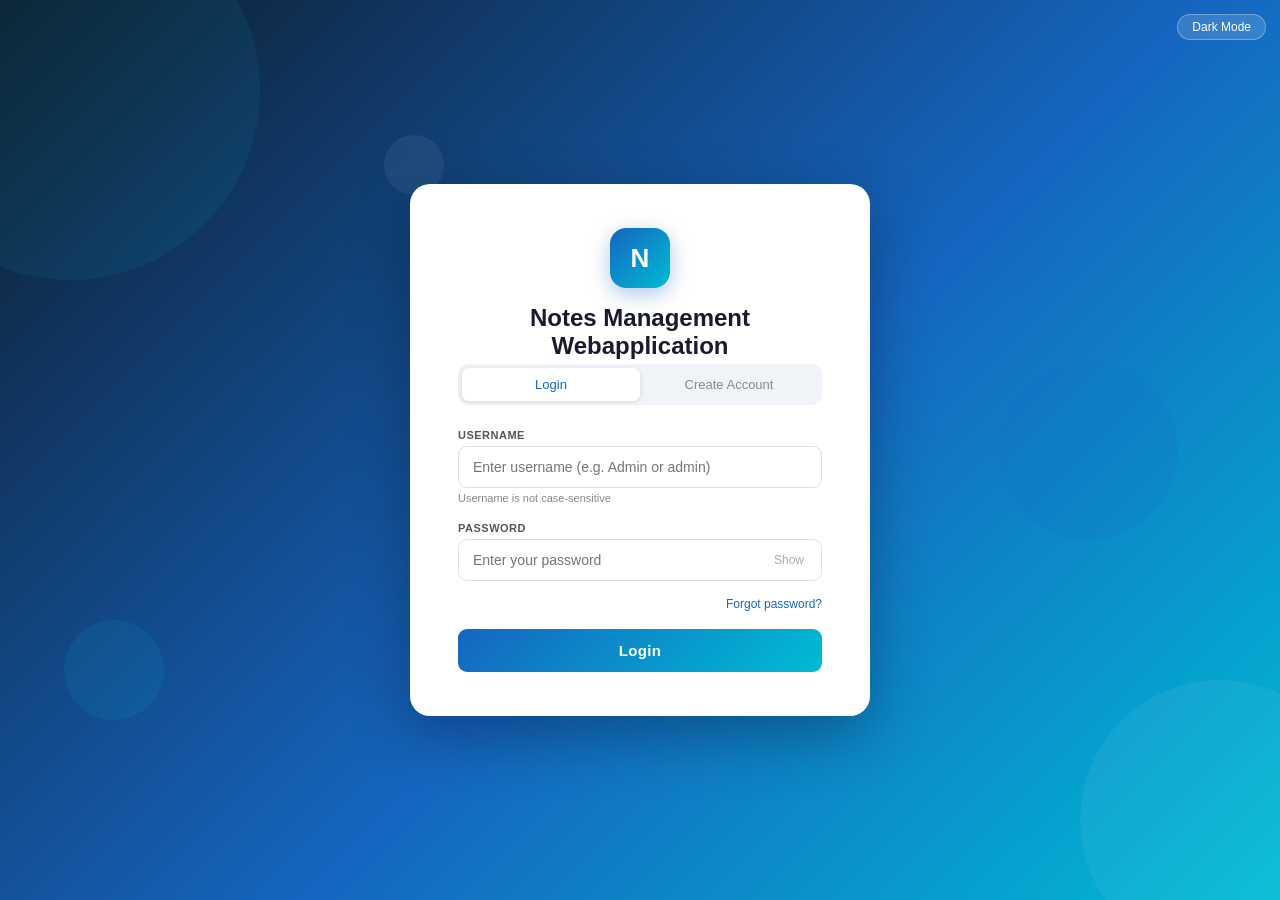
==== commit 07624b41: "Updated login page" ====
--- a/frontend/index.html
+++ b/frontend/index.html
@@ -6,7 +6,9 @@
     *{box-sizing:border-box;margin:0;padding:0}
     body{font-family:Arial,sans-serif;min-height:100vh;transition:background 0.3s}
 
-    /* LOGIN PAGE — full screen centered */
+    /* ══════════════════════════════════════
+       LOGIN PAGE — full screen centered
+    ══════════════════════════════════════ */
     #loginPage{
       min-height:100vh;
       background:linear-gradient(135deg,#0D1B2A 0%,#1565C0 55%,#00BCD4 100%);
@@ -114,14 +116,7 @@
     body.dark .auth-msg.ok{background:#1a3a1a;border-color:#1b5e20;color:#a5d6a7}
     @keyframes fadeIn{from{opacity:0;transform:translateY(-6px)}to{opacity:1;transform:translateY(0)}}
 
-    /* app badge at bottom of card */
-    .card-badge{
-      display:flex;flex-wrap:wrap;gap:5px;justify-content:center;
-      margin-top:22px;padding-top:18px;border-top:1px solid #f0f0f0;
-    }
-    body.dark .card-badge{border-color:#2a3a4a}
-    .cbadge{padding:3px 9px;background:#E3F2FD;border-radius:12px;font-size:10px;color:#1565C0;font-weight:500}
-    body.dark .cbadge{background:#0D2137;color:#64B5F6}
+
 
     /* dark btn top right */
     .global-dark{
@@ -133,7 +128,9 @@
     body.dark .global-dark{background:rgba(22,33,62,0.8);border-color:#444;color:#aaa}
     .global-dark:hover{background:rgba(255,255,255,0.25)}
 
-    /* FORGOT PASSWORD MODAL */
+    /* ══════════════════════════════════════
+       FORGOT PASSWORD MODAL
+    ══════════════════════════════════════ */
     .modal-overlay{
       display:none;position:fixed;inset:0;background:rgba(0,0,0,0.55);
       z-index:1000;align-items:center;justify-content:center;padding:20px;
@@ -164,7 +161,9 @@
     .modal-msg.ok{background:#E8F5E9;color:#1B5E20;border:1px solid #C8E6C9}
     .modal-msg.err{background:#FFEBEE;color:#C62828;border:1px solid #FFCDD2}
 
-    /* MAIN APP */
+    /* ══════════════════════════════════════
+       MAIN APP
+    ══════════════════════════════════════ */
     #appPage{display:none;justify-content:center;padding:30px 20px;min-height:100vh;background:#f0f2f5}
     body.dark #appPage{background:#1a1a2e}
     .home{background:white;border-radius:12px;padding:28px;width:100%;max-width:620px;box-shadow:0 2px 12px rgba(0,0,0,0.1)}
@@ -185,8 +184,7 @@
     .user-avatar{width:28px;height:28px;border-radius:50%;background:linear-gradient(135deg,#1565C0,#00BCD4);color:white;display:flex;align-items:center;justify-content:center;font-size:12px;font-weight:700;flex-shrink:0}
     .user-name{font-size:13px;color:#1565C0;font-weight:500}
     body.dark .user-name{color:#64B5F6}
-    .conn-status{font-size:12px;color:#27ae60;margin-bottom:16px;font-weight:500}
-    .conn-status.offline{color:#e74c3c}
+
     .section-label{font-size:11px;color:#666;font-weight:600;margin-bottom:5px;text-transform:uppercase;letter-spacing:0.4px}
     body.dark .section-label{color:#777}
     .search-wrap{margin-bottom:16px}
@@ -232,10 +230,11 @@
     .del-btn-s{color:#e74c3c}.del-btn-s:hover{background:#fdecea}
     .no-notes{text-align:center;padding:30px;color:#bbb;font-size:14px}
     body.dark .no-notes{color:#555}
-    .footer{margin-top:20px;padding-top:14px;border-top:1px solid #eee;font-size:11px;color:#bbb;text-align:center}
-    body.dark .footer{border-color:#2a2a4a;color:#444}
-
-    /* NOTE VIEW/EDIT PAGE */
+
+
+    /* ══════════════════════════════════════
+       NOTE VIEW/EDIT PAGE
+    ══════════════════════════════════════ */
     #notePage{display:none;justify-content:center;padding:30px 20px;min-height:100vh;background:#f0f2f5}
     body.dark #notePage{background:#1a1a2e}
     .note-page{background:white;border-radius:12px;width:100%;max-width:700px;box-shadow:0 2px 16px rgba(0,0,0,0.12);overflow:hidden;display:flex;flex-direction:column}
@@ -286,7 +285,7 @@
 <!-- dark toggle always visible on login -->
 <button class="global-dark" id="globalDarkBtn" onclick="toggleDark()">Dark Mode</button>
 
-<!--  FORGOT PASSWORD MODAL  -->
+<!-- ══════════ FORGOT PASSWORD MODAL ══════════ -->
 <div class="modal-overlay" id="forgotModal">
   <div class="modal-box">
     <button class="modal-close" onclick="closeModal('forgotModal')">&times;</button>
@@ -313,7 +312,7 @@
   </div>
 </div>
 
-<!-- LOGIN PAGE -->
+<!-- ══════════ LOGIN PAGE ══════════ -->
 <div id="loginPage">
   <div class="bg-circle bg-c1"></div>
   <div class="bg-circle bg-c2"></div>
@@ -323,8 +322,7 @@
 
   <div class="login-card">
     <div class="card-logo">N</div>
-    <div class="card-title">Notes Management App</div>
-    <div class="card-sub">INT332 - Lovely Professional University</div>
+    <div class="card-title">Notes Management Webapplication</div>
 
     <!-- TABS -->
     <div class="auth-tabs">
@@ -334,7 +332,7 @@
 
     <div class="auth-msg" id="authMsg"></div>
 
-    <!--  LOGIN FORM  -->
+    <!-- ── LOGIN FORM ── -->
     <div id="loginForm">
       <div class="form-group">
         <label class="form-label">Username</label>
@@ -360,7 +358,7 @@
       <button class="auth-submit" onclick="doLogin()">Login</button>
     </div>
 
-    <!--  SIGNUP FORM  -->
+    <!-- ── SIGNUP FORM ── -->
     <div id="signupForm" style="display:none">
       <div class="form-group">
         <label class="form-label">Full Name</label>
@@ -403,19 +401,11 @@
       <button class="auth-submit" onclick="doSignup()">Create Account</button>
     </div>
 
-    <!-- tech badges -->
-    <div class="card-badge">
-      <span class="cbadge">Docker</span>
-      <span class="cbadge">Docker Compose</span>
-      <span class="cbadge">Python Flask</span>
-      <span class="cbadge">MySQL</span>
-      <span class="cbadge">Nginx</span>
-      <span class="cbadge">GitHub Actions</span>
-    </div>
+
   </div>
 </div>
 
-<!-- MAIN APP -->
+<!-- ══════════ MAIN APP ══════════ -->
 <div id="appPage">
 <div class="home">
   <div class="app-header">
@@ -429,7 +419,7 @@
     <div class="user-avatar" id="userAvatar"></div>
     <span class="user-name">Logged in as: <strong id="loggedUserName"></strong></span>
   </div>
-  <div class="conn-status" id="connStatus">Connecting...</div>
+
   <div class="search-wrap">
     <div class="section-label">Search Notes</div>
     <input type="text" id="searchInp" placeholder="Type to search your notes..." oninput="renderNotes()" />
@@ -443,11 +433,11 @@
   </div>
   <div class="notes-count" id="notesCount"></div>
   <div class="notes-scroll-box"><div id="notesList"></div></div>
-  <div class="footer">Tools Used: Docker | Docker Compose | Python Flask | MySQL | Nginx | GitHub Actions | Git</div>
+
 </div>
 </div>
 
-<!--  NOTE PAGE  -->
+<!-- ══════════ NOTE PAGE ══════════ -->
 <div id="notePage">
 <div class="note-page">
   <div class="np-header">
@@ -479,9 +469,9 @@
 </div>
 
 <script>
-  const API = "http://localhost:5000/notes";
-
-  // USER STORE
+  const API = "http://54.242.165.249:5000/notes";
+
+  // ── USER STORE ────────────────────────────
   // stored as lowercase keys for case-insensitive login
   // but displayName keeps original casing
   let USERS = JSON.parse(localStorage.getItem('nmwa_users2') || 'null') || {
@@ -495,7 +485,7 @@
   let allNotes = [], currentNote = null, isEditMode = false;
   let origTitle = '', origContent = '';
 
-  // DARK MODE
+  // ── DARK MODE ─────────────────────────────
   function toggleDark(){
     document.body.classList.toggle('dark');
     var on = document.body.classList.contains('dark');
@@ -505,7 +495,7 @@
     if(d2) d2.textContent = lbl;
   }
 
-  // TAB
+  // ── TAB ───────────────────────────────────
   function switchTab(t){
     document.getElementById('loginForm').style.display  = t==='login'  ? 'block' : 'none';
     document.getElementById('signupForm').style.display = t==='signup' ? 'block' : 'none';
@@ -514,14 +504,14 @@
     clearMsg();
   }
 
-  // SHOW/HIDE PWD 
+  // ── SHOW/HIDE PWD ─────────────────────────
   function togglePwd(id, btn){
     var inp = document.getElementById(id);
     if(inp.type==='password'){ inp.type='text'; btn.textContent='Hide'; }
     else{ inp.type='password'; btn.textContent='Show'; }
   }
 
-  // USERNAME VALIDATION 
+  // ── USERNAME VALIDATION ───────────────────
   function validateUsername(val){
     var hint = document.getElementById('userHint');
     if(!val){ hint.textContent='You can use uppercase and lowercase letters, numbers'; hint.className='field-hint hint-info'; return; }
@@ -532,7 +522,7 @@
     hint.textContent='Username is available'; hint.className='field-hint hint-ok';
   }
 
-  // CONFIRM PASSWORD CHECK
+  // ── CONFIRM PASSWORD CHECK ─────────────────
   function checkConfirm(){
     var p1 = document.getElementById('signupPass').value;
     var p2 = document.getElementById('signupConfirm').value;
@@ -542,7 +532,7 @@
     else{ hint.textContent='Passwords do not match'; hint.className='field-hint hint-err'; }
   }
 
-  //  PASSWORD STRENGTH
+  // ── PASSWORD STRENGTH ─────────────────────
   function checkStrength(val){
     var wrap = document.getElementById('strengthWrap');
     var fill = document.getElementById('strengthFill');
@@ -566,17 +556,17 @@
     text.textContent='Strength: '+lv.lbl; text.style.color=lv.bg;
   }
 
-  // MESSAGES 
+  // ── MESSAGES ──────────────────────────────
   function showMsg(m,t){ var e=document.getElementById('authMsg'); e.textContent=m; e.className='auth-msg show '+t; setTimeout(clearMsg,4000); }
   function clearMsg(){ document.getElementById('authMsg').className='auth-msg'; }
 
-  // MODAL
+  // ── MODAL ─────────────────────────────────
   function openModal(id){ document.getElementById(id).className='modal-overlay show'; }
   function closeModal(id){ document.getElementById(id).className='modal-overlay'; clearModalMsg(); }
   function clearModalMsg(){ var m=document.getElementById('fgMsg'); if(m) m.className='modal-msg'; }
   document.getElementById('forgotModal').addEventListener('click', function(e){ if(e.target===this) closeModal('forgotModal'); });
 
-  // RESET PASSWORD
+  // ── RESET PASSWORD ────────────────────────
   function doResetPassword(){
     var u   = document.getElementById('fgUser').value.trim().toLowerCase();
     var cur = document.getElementById('fgCurrentPass').value;
@@ -595,7 +585,7 @@
     setTimeout(function(){ closeModal('forgotModal'); }, 2000);
   }
 
-  // LOGIN
+  // ── LOGIN ─────────────────────────────────
   function doLogin(){
     var u = document.getElementById('loginUser').value.trim();
     var p = document.getElementById('loginPass').value;
@@ -611,7 +601,7 @@
     }
   }
 
-  // SIGNUP
+  // ── SIGNUP ────────────────────────────────
   function doSignup(){
     var name    = document.getElementById('signupName').value.trim();
     var rawUser = document.getElementById('signupUser').value.trim();
@@ -630,7 +620,7 @@
     setTimeout(function(){ loggedUser={key:key, displayName:rawUser}; enterApp(); }, 900);
   }
 
-  // ENTER APP
+  // ── ENTER APP ─────────────────────────────
   function enterApp(){
     document.getElementById('loginPage').style.display = 'none';
     document.getElementById('appPage').style.display   = 'flex';
@@ -640,7 +630,7 @@
     loadNotes();
   }
 
-  // LOGOUT
+  // ── LOGOUT ────────────────────────────────
   function doLogout(){
     loggedUser=null; allNotes=[]; currentNote=null;
     document.getElementById('appPage').style.display  = 'none';
@@ -655,16 +645,12 @@
   function showApp(){ document.getElementById('appPage').style.display='flex'; document.getElementById('notePage').style.display='none'; window.scrollTo(0,0); }
   function showNoteP(){ document.getElementById('appPage').style.display='none'; document.getElementById('notePage').style.display='flex'; window.scrollTo(0,0); }
 
-  // LOAD NOTES
+  // ── LOAD NOTES ────────────────────────────
   async function loadNotes(){
     try{
       var r=await fetch(API); allNotes=await r.json();
-      document.getElementById('connStatus').textContent='All 3 microservices connected and running';
-      document.getElementById('connStatus').className='conn-status';
       renderNotes();
     }catch(e){
-      document.getElementById('connStatus').textContent='Connecting to backend...';
-      document.getElementById('connStatus').className='conn-status offline';
       setTimeout(loadNotes,3000);
     }
   }
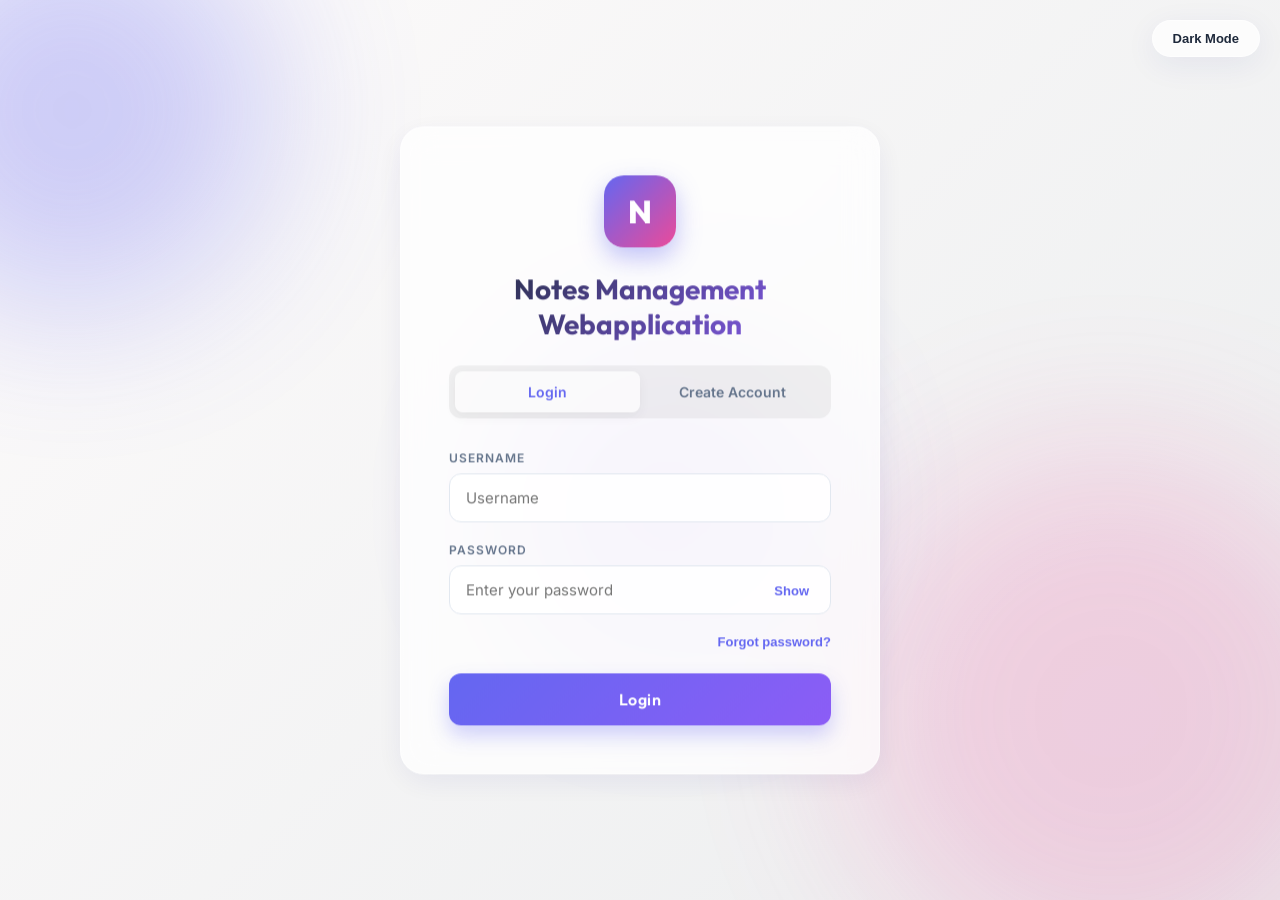
==== commit 41c353c6: "Update frontend and backend" ====
--- a/frontend/index.html
+++ b/frontend/index.html
@@ -1,775 +1,11 @@
 <!DOCTYPE html>
 <html lang="en">
 <head>
-  <title>Notes Management Web Application - INT332</title>
-  <style>
-    *{box-sizing:border-box;margin:0;padding:0}
-    body{font-family:Arial,sans-serif;min-height:100vh;transition:background 0.3s}
-
-    /* ══════════════════════════════════════
-       LOGIN PAGE — full screen centered
-    ══════════════════════════════════════ */
-    #loginPage{
-      min-height:100vh;
-      background:linear-gradient(135deg,#0D1B2A 0%,#1565C0 55%,#00BCD4 100%);
-      display:flex;align-items:center;justify-content:center;
-      padding:20px;position:relative;overflow:hidden;
-    }
-
-    /* animated background circles */
-    .bg-circle{position:absolute;border-radius:50%;animation:floatBg 7s ease-in-out infinite;pointer-events:none}
-    .bg-c1{width:380px;height:380px;background:rgba(0,188,212,0.08);top:-100px;left:-120px;animation-delay:0s}
-    .bg-c2{width:280px;height:280px;background:rgba(255,255,255,0.05);bottom:-60px;right:-80px;animation-delay:2.5s}
-    .bg-c3{width:180px;height:180px;background:rgba(21,101,192,0.12);top:40%;right:8%;animation-delay:1.5s}
-    .bg-c4{width:100px;height:100px;background:rgba(0,188,212,0.1);bottom:20%;left:5%;animation-delay:4s}
-    .bg-c5{width:60px;height:60px;background:rgba(255,255,255,0.06);top:15%;left:30%;animation-delay:3s}
-    @keyframes floatBg{0%,100%{transform:translateY(0) scale(1)}50%{transform:translateY(-18px) scale(1.04)}}
-
-    /* CENTER LOGIN CARD */
-    .login-card{
-      background:white;border-radius:20px;
-      padding:44px 48px;width:100%;max-width:460px;
-      box-shadow:0 20px 60px rgba(0,0,0,0.3);
-      position:relative;z-index:2;
-      animation:slideUp 0.5s ease;
-    }
-    body.dark .login-card{background:#16213e;box-shadow:0 20px 60px rgba(0,0,0,0.6)}
-    @keyframes slideUp{from{opacity:0;transform:translateY(30px)}to{opacity:1;transform:translateY(0)}}
-
-    /* LOGO */
-    .card-logo{
-      width:60px;height:60px;border-radius:16px;
-      background:linear-gradient(135deg,#1565C0,#00BCD4);
-      display:flex;align-items:center;justify-content:center;
-      font-size:26px;font-weight:700;color:white;
-      margin:0 auto 16px;box-shadow:0 6px 20px rgba(21,101,192,0.35);
-    }
-    .card-title{font-size:24px;font-weight:700;color:#1a1a2e;text-align:center;margin-bottom:4px}
-    body.dark .card-title{color:#e0e0e0}
-    .card-sub{font-size:13px;color:#888;text-align:center;margin-bottom:28px}
-
-    /* TABS */
-    .auth-tabs{display:flex;background:#f0f4f8;border-radius:10px;padding:4px;margin-bottom:24px}
-    .auth-tab{flex:1;padding:9px;text-align:center;border-radius:7px;cursor:pointer;font-size:13px;font-weight:500;color:#888;transition:all 0.2s;border:none;background:none}
-    .auth-tab.active{background:white;color:#1565C0;box-shadow:0 1px 5px rgba(0,0,0,0.12)}
-    body.dark .auth-tabs{background:#0f2040}
-    body.dark .auth-tab.active{background:#1a3a5a;color:#64B5F6}
-
-    /* FORM */
-    .form-group{margin-bottom:16px}
-    .form-label{font-size:11px;font-weight:700;color:#555;margin-bottom:5px;display:block;text-transform:uppercase;letter-spacing:0.5px}
-    body.dark .form-label{color:#90A4AE}
-    .input-wrap{position:relative}
-    .form-input{
-      width:100%;padding:12px 42px 12px 14px;
-      border:1.5px solid #E0E0E0;border-radius:9px;
-      font-size:14px;outline:none;color:#333;background:white;
-      transition:all 0.2s;
-    }
-    body.dark .form-input{background:#1a1a2e;border-color:#37474F;color:#e0e0e0}
-    .form-input:focus{border-color:#1565C0;box-shadow:0 0 0 3px rgba(21,101,192,0.1)}
-    .input-icon-btn{
-      position:absolute;right:12px;top:50%;transform:translateY(-50%);
-      color:#aaa;font-size:12px;cursor:pointer;user-select:none;
-      background:none;border:none;padding:2px 6px;border-radius:4px;
-      transition:color 0.2s;
-    }
-    .input-icon-btn:hover{color:#1565C0}
-
-    /* input icon left */
-    .input-left-icon{position:absolute;left:12px;top:50%;transform:translateY(-50%);color:#bbb;font-size:14px;pointer-events:none}
-    .form-input.has-icon{padding-left:36px}
-
-    /* validation feedback */
-    .field-hint{font-size:11px;margin-top:4px;min-height:14px}
-    .hint-ok{color:#27ae60}.hint-err{color:#e74c3c}.hint-info{color:#888}
-
-    /* PASSWORD STRENGTH */
-    .strength-wrap{margin-top:6px;display:none}
-    .strength-wrap.show{display:block}
-    .strength-bar{height:5px;border-radius:3px;background:#eee;margin-bottom:4px;overflow:hidden}
-    .strength-fill{height:100%;border-radius:3px;width:0%;transition:width 0.3s,background 0.3s}
-    .strength-text{font-size:11px}
-
-    /* FORM ROW */
-    .form-row{display:flex;justify-content:flex-end;margin-bottom:18px}
-    .forgot-link{font-size:12px;color:#1565C0;cursor:pointer;font-weight:500;text-decoration:none;background:none;border:none;padding:0}
-    .forgot-link:hover{text-decoration:underline}
-
-    /* SUBMIT */
-    .auth-submit{
-      width:100%;padding:13px;
-      background:linear-gradient(135deg,#1565C0,#00BCD4);
-      color:white;border:none;border-radius:9px;cursor:pointer;
-      font-size:15px;font-weight:600;transition:all 0.2s;letter-spacing:0.3px;
-    }
-    .auth-submit:hover{transform:translateY(-1px);box-shadow:0 6px 20px rgba(21,101,192,0.4)}
-    .auth-submit:active{transform:none}
-    .auth-submit:disabled{opacity:0.6;cursor:not-allowed;transform:none}
-
-    /* AUTH MESSAGE */
-    .auth-msg{padding:10px 14px;border-radius:8px;font-size:13px;margin-bottom:14px;display:none;animation:fadeIn 0.3s}
-    .auth-msg.show{display:block}
-    .auth-msg.err{background:#FFEBEE;color:#C62828;border:1px solid #FFCDD2}
-    .auth-msg.ok{background:#E8F5E9;color:#1B5E20;border:1px solid #C8E6C9}
-    body.dark .auth-msg.err{background:#3a1a1a;border-color:#b71c1c;color:#ef9a9a}
-    body.dark .auth-msg.ok{background:#1a3a1a;border-color:#1b5e20;color:#a5d6a7}
-    @keyframes fadeIn{from{opacity:0;transform:translateY(-6px)}to{opacity:1;transform:translateY(0)}}
-
-
-
-    /* dark btn top right */
-    .global-dark{
-      position:fixed;top:14px;right:14px;z-index:999;
-      background:rgba(255,255,255,0.15);backdrop-filter:blur(8px);
-      border:1px solid rgba(255,255,255,0.3);border-radius:20px;
-      padding:5px 14px;cursor:pointer;font-size:12px;color:white;font-weight:500;
-    }
-    body.dark .global-dark{background:rgba(22,33,62,0.8);border-color:#444;color:#aaa}
-    .global-dark:hover{background:rgba(255,255,255,0.25)}
-
-    /* ══════════════════════════════════════
-       FORGOT PASSWORD MODAL
-    ══════════════════════════════════════ */
-    .modal-overlay{
-      display:none;position:fixed;inset:0;background:rgba(0,0,0,0.55);
-      z-index:1000;align-items:center;justify-content:center;padding:20px;
-      backdrop-filter:blur(4px);
-    }
-    .modal-overlay.show{display:flex;animation:fadeIn 0.2s}
-    .modal-box{
-      background:white;border-radius:16px;padding:36px;width:100%;max-width:400px;
-      box-shadow:0 20px 50px rgba(0,0,0,0.3);animation:slideUp 0.3s;
-    }
-    body.dark .modal-box{background:#16213e}
-    .modal-title{font-size:18px;font-weight:700;color:#1a1a2e;margin-bottom:6px}
-    body.dark .modal-title{color:#e0e0e0}
-    .modal-desc{font-size:13px;color:#888;margin-bottom:22px;line-height:1.5}
-    .modal-close{
-      float:right;background:none;border:none;font-size:20px;cursor:pointer;
-      color:#aaa;margin-top:-4px;line-height:1;
-    }
-    .modal-close:hover{color:#e74c3c}
-    .modal-btn{
-      width:100%;padding:12px;background:linear-gradient(135deg,#1565C0,#00BCD4);
-      color:white;border:none;border-radius:9px;cursor:pointer;
-      font-size:14px;font-weight:600;margin-top:6px;
-    }
-    .modal-btn:hover{opacity:0.92}
-    .modal-msg{padding:10px 14px;border-radius:8px;font-size:13px;margin-top:12px;display:none}
-    .modal-msg.show{display:block}
-    .modal-msg.ok{background:#E8F5E9;color:#1B5E20;border:1px solid #C8E6C9}
-    .modal-msg.err{background:#FFEBEE;color:#C62828;border:1px solid #FFCDD2}
-
-    /* ══════════════════════════════════════
-       MAIN APP
-    ══════════════════════════════════════ */
-    #appPage{display:none;justify-content:center;padding:30px 20px;min-height:100vh;background:#f0f2f5}
-    body.dark #appPage{background:#1a1a2e}
-    .home{background:white;border-radius:12px;padding:28px;width:100%;max-width:620px;box-shadow:0 2px 12px rgba(0,0,0,0.1)}
-    body.dark .home{background:#16213e;box-shadow:0 2px 20px rgba(0,0,0,0.4)}
-    .app-header{display:flex;justify-content:space-between;align-items:flex-start;margin-bottom:6px;gap:10px}
-    .app-header h1{color:#1a1a2e;font-size:20px;font-weight:700;flex:1}
-    body.dark .app-header h1{color:#e0e0e0}
-    .header-btns{display:flex;gap:8px;flex-shrink:0}
-    .hbtn{background:none;border:1px solid #ccc;border-radius:20px;padding:5px 14px;cursor:pointer;font-size:12px;color:#555;font-weight:500;transition:all 0.2s}
-    body.dark .hbtn{border-color:#444;color:#aaa}
-    .hbtn:hover{background:#f5f5f5}
-    body.dark .hbtn:hover{background:#2a2a4a}
-    .hbtn.danger{color:#e74c3c;border-color:#e74c3c}
-    .hbtn.danger:hover{background:#fdecea}
-    body.dark .hbtn.danger:hover{background:#3a1a1a}
-    .user-bar{display:flex;align-items:center;gap:8px;margin-bottom:14px;padding:8px 12px;background:#E3F2FD;border-radius:8px;border:1px solid #BBDEFB}
-    body.dark .user-bar{background:#0D2137;border-color:#1565C0}
-    .user-avatar{width:28px;height:28px;border-radius:50%;background:linear-gradient(135deg,#1565C0,#00BCD4);color:white;display:flex;align-items:center;justify-content:center;font-size:12px;font-weight:700;flex-shrink:0}
-    .user-name{font-size:13px;color:#1565C0;font-weight:500}
-    body.dark .user-name{color:#64B5F6}
-
-    .section-label{font-size:11px;color:#666;font-weight:600;margin-bottom:5px;text-transform:uppercase;letter-spacing:0.4px}
-    body.dark .section-label{color:#777}
-    .search-wrap{margin-bottom:16px}
-    .search-wrap input{width:100%;padding:10px 12px;border:1px solid #ddd;border-radius:8px;font-size:13px;outline:none;background:white;color:#333;transition:border 0.2s}
-    body.dark .search-wrap input{background:#1a1a2e;border-color:#444;color:#e0e0e0}
-    .search-wrap input:focus{border-color:#4A90E2}
-    .add-wrap{margin-bottom:16px}
-    .add-row{display:flex;gap:10px}
-    .add-row input{flex:1;padding:11px 12px;border:1px solid #ddd;border-radius:8px;font-size:14px;outline:none;color:#333;background:white}
-    body.dark .add-row input{background:#1a1a2e;border-color:#444;color:#e0e0e0}
-    .add-row input:focus{border-color:#4A90E2}
-    .add-btn{padding:11px 22px;background:#4A90E2;color:white;border:none;border-radius:8px;cursor:pointer;font-size:14px;font-weight:500}
-    .add-btn:hover{background:#357ABD}
-    .notes-count{font-size:12px;color:#888;margin-bottom:8px}
-    body.dark .notes-count{color:#555}
-    .notes-scroll-box{max-height:340px;overflow-y:auto;border:1px solid #eee;border-radius:10px;padding:8px 6px;background:#fafafa}
-    body.dark .notes-scroll-box{border-color:#2a2a4a;background:#0f2040}
-    .notes-scroll-box::-webkit-scrollbar{width:7px}
-    .notes-scroll-box::-webkit-scrollbar-track{background:#f0f0f0;border-radius:10px}
-    body.dark .notes-scroll-box::-webkit-scrollbar-track{background:#1a1a2e}
-    .notes-scroll-box::-webkit-scrollbar-thumb{background:#4A90E2;border-radius:10px}
-    .notes-scroll-box::-webkit-scrollbar-thumb:hover{background:#357ABD}
-    .note-card{border:1px solid #eee;border-radius:8px;margin-bottom:8px;background:white;transition:all 0.15s;overflow:hidden}
-    body.dark .note-card{background:#0f3460;border-color:#1a4a7a}
-    .note-card:hover{border-color:#4A90E2;box-shadow:0 2px 8px rgba(74,144,226,0.12)}
-    .note-card-top{display:flex;align-items:center;padding:12px 14px;cursor:pointer;gap:10px}
-    .note-icon{width:34px;height:34px;border-radius:8px;background:#e8f4fd;display:flex;align-items:center;justify-content:center;flex-shrink:0;font-size:14px;font-weight:700;color:#4A90E2}
-    body.dark .note-icon{background:#1a3a5a;color:#7ab8f5}
-    .note-info{flex:1;min-width:0}
-    .note-title{font-size:14px;font-weight:600;color:#1a1a2e;white-space:nowrap;overflow:hidden;text-overflow:ellipsis}
-    body.dark .note-title{color:#e0e0e0}
-    .note-preview{font-size:12px;color:#888;white-space:nowrap;overflow:hidden;text-overflow:ellipsis;margin-top:2px}
-    body.dark .note-preview{color:#666}
-    .note-date{font-size:11px;color:#bbb;flex-shrink:0}
-    body.dark .note-date{color:#555}
-    .note-actions{display:flex;border-top:1px solid #eee}
-    body.dark .note-actions{border-color:#1a4a7a}
-    .nab{flex:1;padding:8px;background:none;border:none;cursor:pointer;font-size:12px;font-weight:500;transition:background 0.15s}
-    .nab+.nab{border-left:1px solid #eee}
-    body.dark .nab+.nab{border-color:#1a4a7a}
-    .open-btn-s{color:#4A90E2}.open-btn-s:hover{background:#eef4fc}
-    .edit-btn-s{color:#f39c12}.edit-btn-s:hover{background:#fef9e7}
-    .del-btn-s{color:#e74c3c}.del-btn-s:hover{background:#fdecea}
-    .no-notes{text-align:center;padding:30px;color:#bbb;font-size:14px}
-    body.dark .no-notes{color:#555}
-
-
-    /* ══════════════════════════════════════
-       NOTE VIEW/EDIT PAGE
-    ══════════════════════════════════════ */
-    #notePage{display:none;justify-content:center;padding:30px 20px;min-height:100vh;background:#f0f2f5}
-    body.dark #notePage{background:#1a1a2e}
-    .note-page{background:white;border-radius:12px;width:100%;max-width:700px;box-shadow:0 2px 16px rgba(0,0,0,0.12);overflow:hidden;display:flex;flex-direction:column}
-    body.dark .note-page{background:#16213e}
-    .np-header{background:#f8f9fa;border-bottom:1px solid #eee;padding:13px 20px;display:flex;align-items:center;gap:10px;flex-shrink:0}
-    body.dark .np-header{background:#0f3460;border-color:#1a4a7a}
-    .back-btn{padding:6px 14px;background:white;border:1px solid #ddd;border-radius:8px;cursor:pointer;font-size:13px;color:#555;font-weight:500;transition:all 0.15s;flex-shrink:0}
-    body.dark .back-btn{background:#1a1a2e;border-color:#444;color:#aaa}
-    .back-btn:hover{border-color:#4A90E2;color:#4A90E2}
-    .np-header-mid{flex:1;min-width:0}
-    .np-breadcrumb{font-size:11px;color:#aaa;margin-bottom:2px}
-    body.dark .np-breadcrumb{color:#555}
-    .np-timestamp{font-size:11px;color:#bbb}
-    body.dark .np-timestamp{color:#555}
-    .mode-badge{padding:4px 12px;border-radius:20px;font-size:11px;font-weight:600}
-    .mode-read{background:#eafaf1;color:#27ae60;border:1px solid #c3f0d3}
-    .mode-edit{background:#fef9e7;color:#f39c12;border:1px solid #fde9a2}
-    .etbtn{padding:6px 16px;border-radius:8px;cursor:pointer;font-size:13px;font-weight:600;border:none;transition:all 0.2s}
-    .btn-edit{background:#f39c12;color:white}.btn-edit:hover{background:#d68910}
-    .btn-save{background:#27ae60;color:white}.btn-save:hover{background:#1e8449}
-    .btn-cancel{background:white;border:1px solid #ddd;color:#555}
-    body.dark .btn-cancel{background:#1a1a2e;border-color:#444;color:#aaa}
-    .saved-msg{font-size:12px;color:#27ae60;font-weight:500;opacity:0;transition:opacity 0.3s}
-    .saved-msg.show{opacity:1}
-    .np-title-wrap{padding:20px 24px 10px}
-    .np-title-view{font-size:22px;font-weight:700;color:#1a1a2e;word-break:break-word}
-    body.dark .np-title-view{color:#e0e0e0}
-    .np-title-inp{width:100%;border:none;border-bottom:2px solid #4A90E2;outline:none;font-size:22px;font-weight:700;color:#1a1a2e;background:transparent;font-family:Arial,sans-serif;padding-bottom:4px;display:none}
-    body.dark .np-title-inp{color:#e0e0e0}
-    .np-divider{height:1px;background:#eee;margin:0 24px}
-    body.dark .np-divider{background:#2a2a4a}
-    .np-content-wrap{flex:1;padding:16px 24px 20px;min-height:350px;display:flex;flex-direction:column}
-    .np-content-view{flex:1;font-size:14px;line-height:1.85;color:#333;white-space:pre-wrap;word-break:break-word;min-height:320px}
-    body.dark .np-content-view{color:#d0d0d0}
-    .np-content-empty{color:#ccc;font-style:italic;font-size:14px}
-    .np-content-inp{flex:1;width:100%;border:1px solid #e0e0e0;border-radius:8px;outline:none;resize:none;font-size:14px;line-height:1.85;color:#333;background:#fafafa;font-family:Arial,sans-serif;padding:12px;min-height:320px;display:none}
-    body.dark .np-content-inp{background:#1a1a2e;border-color:#444;color:#e0e0e0}
-    .np-content-inp:focus{border-color:#4A90E2}
-    .np-footer{padding:10px 24px;border-top:1px solid #eee;background:#fafafa;display:flex;justify-content:space-between;align-items:center}
-    body.dark .np-footer{background:#0f2a4a;border-color:#1a4a7a}
-    .np-footer-info{font-size:11px;color:#bbb}
-    .np-del-btn{padding:5px 14px;background:none;border:1px solid #e74c3c;border-radius:6px;color:#e74c3c;cursor:pointer;font-size:12px;font-weight:500}
-    .np-del-btn:hover{background:#e74c3c;color:white}
-  </style>
+  <meta charset="UTF-8">
+  <meta http-equiv="refresh" content="0; url=login.html">
+  <title>Redirecting...</title>
 </head>
 <body>
-
-<!-- dark toggle always visible on login -->
-<button class="global-dark" id="globalDarkBtn" onclick="toggleDark()">Dark Mode</button>
-
-<!-- ══════════ FORGOT PASSWORD MODAL ══════════ -->
-<div class="modal-overlay" id="forgotModal">
-  <div class="modal-box">
-    <button class="modal-close" onclick="closeModal('forgotModal')">&times;</button>
-    <div class="modal-title">Reset Password</div>
-    <div class="modal-desc">Enter your username and your current password to set a new one.</div>
-    <div class="form-group">
-      <label class="form-label">Username</label>
-      <input class="form-input" type="text" id="fgUser" placeholder="Your username" />
-    </div>
-    <div class="form-group">
-      <label class="form-label">Current Password</label>
-      <input class="form-input" type="password" id="fgCurrentPass" placeholder="Current password" />
-    </div>
-    <div class="form-group">
-      <label class="form-label">New Password</label>
-      <input class="form-input" type="password" id="fgNewPass" placeholder="New password (min 4 chars)" />
-    </div>
-    <div class="form-group">
-      <label class="form-label">Confirm New Password</label>
-      <input class="form-input" type="password" id="fgConfirmPass" placeholder="Confirm new password" />
-    </div>
-    <button class="modal-btn" onclick="doResetPassword()">Update Password</button>
-    <div class="modal-msg" id="fgMsg"></div>
-  </div>
-</div>
-
-<!-- ══════════ LOGIN PAGE ══════════ -->
-<div id="loginPage">
-  <div class="bg-circle bg-c1"></div>
-  <div class="bg-circle bg-c2"></div>
-  <div class="bg-circle bg-c3"></div>
-  <div class="bg-circle bg-c4"></div>
-  <div class="bg-circle bg-c5"></div>
-
-  <div class="login-card">
-    <div class="card-logo">N</div>
-    <div class="card-title">Notes Management Webapplication</div>
-
-    <!-- TABS -->
-    <div class="auth-tabs">
-      <button class="auth-tab active" id="loginTab" onclick="switchTab('login')">Login</button>
-      <button class="auth-tab" id="signupTab" onclick="switchTab('signup')">Create Account</button>
-    </div>
-
-    <div class="auth-msg" id="authMsg"></div>
-
-    <!-- ── LOGIN FORM ── -->
-    <div id="loginForm">
-      <div class="form-group">
-        <label class="form-label">Username</label>
-        <div class="input-wrap">
-          <input class="form-input" type="text" id="loginUser"
-            placeholder="Enter username (e.g. Admin or admin)"
-            autocomplete="username" />
-        </div>
-        <div class="field-hint hint-info" id="loginUserHint">Username is not case-sensitive</div>
-      </div>
-      <div class="form-group">
-        <label class="form-label">Password</label>
-        <div class="input-wrap">
-          <input class="form-input" type="password" id="loginPass"
-            placeholder="Enter your password"
-            autocomplete="current-password" />
-          <button class="input-icon-btn" onclick="togglePwd('loginPass',this)" type="button">Show</button>
-        </div>
-      </div>
-      <div class="form-row">
-        <button class="forgot-link" onclick="openModal('forgotModal')" type="button">Forgot password?</button>
-      </div>
-      <button class="auth-submit" onclick="doLogin()">Login</button>
-    </div>
-
-    <!-- ── SIGNUP FORM ── -->
-    <div id="signupForm" style="display:none">
-      <div class="form-group">
-        <label class="form-label">Full Name</label>
-        <input class="form-input" type="text" id="signupName" placeholder="Your full name" />
-      </div>
-      <div class="form-group">
-        <label class="form-label">Username</label>
-        <input class="form-input" type="text" id="signupUser"
-          placeholder="e.g. Maadhava or maadhava"
-          oninput="validateUsername(this.value)" />
-        <div class="field-hint" id="userHint">You can use uppercase and lowercase letters, numbers</div>
-      </div>
-      <div class="form-group">
-        <label class="form-label">Email (optional)</label>
-        <input class="form-input" type="email" id="signupEmail" placeholder="yourname@email.com" />
-      </div>
-      <div class="form-group">
-        <label class="form-label">Password</label>
-        <div class="input-wrap">
-          <input class="form-input" type="password" id="signupPass"
-            placeholder="Create a password (min 4 characters)"
-            oninput="checkStrength(this.value)" />
-          <button class="input-icon-btn" onclick="togglePwd('signupPass',this)" type="button">Show</button>
-        </div>
-        <div class="strength-wrap" id="strengthWrap">
-          <div class="strength-bar"><div class="strength-fill" id="strengthFill"></div></div>
-          <div class="strength-text" id="strengthText"></div>
-        </div>
-      </div>
-      <div class="form-group">
-        <label class="form-label">Confirm Password</label>
-        <div class="input-wrap">
-          <input class="form-input" type="password" id="signupConfirm"
-            placeholder="Repeat your password"
-            oninput="checkConfirm()" />
-          <button class="input-icon-btn" onclick="togglePwd('signupConfirm',this)" type="button">Show</button>
-        </div>
-        <div class="field-hint" id="confirmHint"></div>
-      </div>
-      <button class="auth-submit" onclick="doSignup()">Create Account</button>
-    </div>
-
-
-  </div>
-</div>
-
-<!-- ══════════ MAIN APP ══════════ -->
-<div id="appPage">
-<div class="home">
-  <div class="app-header">
-    <h1>Notes Management Web Application</h1>
-    <div class="header-btns">
-      <button class="hbtn" id="darkBtn" onclick="toggleDark()">Dark Mode</button>
-      <button class="hbtn danger" onclick="doLogout()">Logout</button>
-    </div>
-  </div>
-  <div class="user-bar">
-    <div class="user-avatar" id="userAvatar"></div>
-    <span class="user-name">Logged in as: <strong id="loggedUserName"></strong></span>
-  </div>
-
-  <div class="search-wrap">
-    <div class="section-label">Search Notes</div>
-    <input type="text" id="searchInp" placeholder="Type to search your notes..." oninput="renderNotes()" />
-  </div>
-  <div class="add-wrap">
-    <div class="section-label">Add New Note</div>
-    <div class="add-row">
-      <input type="text" id="addInp" placeholder="Type a note title and press Add..." />
-      <button class="add-btn" onclick="addNote()">Add</button>
-    </div>
-  </div>
-  <div class="notes-count" id="notesCount"></div>
-  <div class="notes-scroll-box"><div id="notesList"></div></div>
-
-</div>
-</div>
-
-<!-- ══════════ NOTE PAGE ══════════ -->
-<div id="notePage">
-<div class="note-page">
-  <div class="np-header">
-    <button class="back-btn" onclick="goBack()">&#8592; Back</button>
-    <div class="np-header-mid">
-      <div class="np-breadcrumb">Notes Management Web Application &rsaquo; Notes</div>
-      <div class="np-timestamp" id="npTimestamp"></div>
-    </div>
-    <span class="saved-msg" id="savedMsg">Saved</span>
-    <span class="mode-badge mode-read" id="modeBadge">Read Mode</span>
-    <button class="etbtn btn-edit" id="editBtn" onclick="enterEditMode()">Edit</button>
-    <button class="etbtn btn-save" id="saveBtn" style="display:none" onclick="saveNote()">Save</button>
-    <button class="etbtn btn-cancel" id="cancelBtn" style="display:none" onclick="cancelEdit()">Cancel</button>
-  </div>
-  <div class="np-title-wrap">
-    <div class="np-title-view" id="npTitleView"></div>
-    <input class="np-title-inp" type="text" id="npTitleInp" placeholder="Note title..." />
-  </div>
-  <div class="np-divider"></div>
-  <div class="np-content-wrap">
-    <div class="np-content-view" id="npContentView"></div>
-    <textarea class="np-content-inp" id="npContentInp" placeholder="Start writing your note here..."></textarea>
-  </div>
-  <div class="np-footer">
-    <div class="np-footer-info" id="npWordCount"></div>
-    <button class="np-del-btn" onclick="deleteCurrentNote()">Delete Note</button>
-  </div>
-</div>
-</div>
-
-<script>
-  const API = "http://54.242.165.249:5000/notes";
-
-  // ── USER STORE ────────────────────────────
-  // stored as lowercase keys for case-insensitive login
-  // but displayName keeps original casing
-  let USERS = JSON.parse(localStorage.getItem('nmwa_users2') || 'null') || {
-    'admin':   { pass:'1234',   displayName:'Admin',   email:'' },
-    'maadh':   { pass:'12345',  displayName:'Maadhava',email:'' },
-    'student': { pass:'lpu123', displayName:'Student', email:'' },
-  };
-  function saveUsers(){ localStorage.setItem('nmwa_users2', JSON.stringify(USERS)); }
-
-  let loggedUser = null;
-  let allNotes = [], currentNote = null, isEditMode = false;
-  let origTitle = '', origContent = '';
-
-  // ── DARK MODE ─────────────────────────────
-  function toggleDark(){
-    document.body.classList.toggle('dark');
-    var on = document.body.classList.contains('dark');
-    var lbl = on ? 'Light Mode' : 'Dark Mode';
-    document.getElementById('globalDarkBtn').textContent = lbl;
-    var d2 = document.getElementById('darkBtn');
-    if(d2) d2.textContent = lbl;
-  }
-
-  // ── TAB ───────────────────────────────────
-  function switchTab(t){
-    document.getElementById('loginForm').style.display  = t==='login'  ? 'block' : 'none';
-    document.getElementById('signupForm').style.display = t==='signup' ? 'block' : 'none';
-    document.getElementById('loginTab').className  = 'auth-tab'+(t==='login'?' active':'');
-    document.getElementById('signupTab').className = 'auth-tab'+(t==='signup'?' active':'');
-    clearMsg();
-  }
-
-  // ── SHOW/HIDE PWD ─────────────────────────
-  function togglePwd(id, btn){
-    var inp = document.getElementById(id);
-    if(inp.type==='password'){ inp.type='text'; btn.textContent='Hide'; }
-    else{ inp.type='password'; btn.textContent='Show'; }
-  }
-
-  // ── USERNAME VALIDATION ───────────────────
-  function validateUsername(val){
-    var hint = document.getElementById('userHint');
-    if(!val){ hint.textContent='You can use uppercase and lowercase letters, numbers'; hint.className='field-hint hint-info'; return; }
-    if(val.length < 3){ hint.textContent='Username must be at least 3 characters'; hint.className='field-hint hint-err'; return; }
-    if(!/^[A-Za-z0-9_]+$/.test(val)){ hint.textContent='Only letters, numbers and underscore allowed'; hint.className='field-hint hint-err'; return; }
-    var key = val.toLowerCase();
-    if(USERS[key]){ hint.textContent='Username already taken'; hint.className='field-hint hint-err'; return; }
-    hint.textContent='Username is available'; hint.className='field-hint hint-ok';
-  }
-
-  // ── CONFIRM PASSWORD CHECK ─────────────────
-  function checkConfirm(){
-    var p1 = document.getElementById('signupPass').value;
-    var p2 = document.getElementById('signupConfirm').value;
-    var hint = document.getElementById('confirmHint');
-    if(!p2){ hint.textContent=''; return; }
-    if(p1===p2){ hint.textContent='Passwords match'; hint.className='field-hint hint-ok'; }
-    else{ hint.textContent='Passwords do not match'; hint.className='field-hint hint-err'; }
-  }
-
-  // ── PASSWORD STRENGTH ─────────────────────
-  function checkStrength(val){
-    var wrap = document.getElementById('strengthWrap');
-    var fill = document.getElementById('strengthFill');
-    var text = document.getElementById('strengthText');
-    if(!val){ wrap.className='strength-wrap'; return; }
-    wrap.className='strength-wrap show';
-    var s=0;
-    if(val.length>=4) s++;
-    if(val.length>=8) s++;
-    if(/[A-Z]/.test(val)) s++;
-    if(/[0-9]/.test(val)) s++;
-    if(/[^A-Za-z0-9]/.test(val)) s++;
-    var lv=[
-      {w:'20%',bg:'#e74c3c',lbl:'Very Weak'},
-      {w:'40%',bg:'#e67e22',lbl:'Weak'},
-      {w:'60%',bg:'#f1c40f',lbl:'Fair'},
-      {w:'80%',bg:'#2ecc71',lbl:'Strong'},
-      {w:'100%',bg:'#27ae60',lbl:'Very Strong'},
-    ][Math.min(s,4)];
-    fill.style.width=lv.w; fill.style.background=lv.bg;
-    text.textContent='Strength: '+lv.lbl; text.style.color=lv.bg;
-  }
-
-  // ── MESSAGES ──────────────────────────────
-  function showMsg(m,t){ var e=document.getElementById('authMsg'); e.textContent=m; e.className='auth-msg show '+t; setTimeout(clearMsg,4000); }
-  function clearMsg(){ document.getElementById('authMsg').className='auth-msg'; }
-
-  // ── MODAL ─────────────────────────────────
-  function openModal(id){ document.getElementById(id).className='modal-overlay show'; }
-  function closeModal(id){ document.getElementById(id).className='modal-overlay'; clearModalMsg(); }
-  function clearModalMsg(){ var m=document.getElementById('fgMsg'); if(m) m.className='modal-msg'; }
-  document.getElementById('forgotModal').addEventListener('click', function(e){ if(e.target===this) closeModal('forgotModal'); });
-
-  // ── RESET PASSWORD ────────────────────────
-  function doResetPassword(){
-    var u   = document.getElementById('fgUser').value.trim().toLowerCase();
-    var cur = document.getElementById('fgCurrentPass').value;
-    var np  = document.getElementById('fgNewPass').value;
-    var cp  = document.getElementById('fgConfirmPass').value;
-    var msg = document.getElementById('fgMsg');
-    function setMsg(t,cls){ msg.textContent=t; msg.className='modal-msg show '+cls; }
-    if(!u||!cur||!np||!cp){ setMsg('Please fill in all fields.','err'); return; }
-    if(!USERS[u]){ setMsg('Username not found.','err'); return; }
-    if(USERS[u].pass !== cur){ setMsg('Current password is incorrect.','err'); return; }
-    if(np.length < 4){ setMsg('New password must be at least 4 characters.','err'); return; }
-    if(np !== cp){ setMsg('New passwords do not match.','err'); return; }
-    USERS[u].pass = np;
-    saveUsers();
-    setMsg('Password updated successfully! You can now login.','ok');
-    setTimeout(function(){ closeModal('forgotModal'); }, 2000);
-  }
-
-  // ── LOGIN ─────────────────────────────────
-  function doLogin(){
-    var u = document.getElementById('loginUser').value.trim();
-    var p = document.getElementById('loginPass').value;
-    if(!u||!p){ showMsg('Please enter username and password.','err'); return; }
-    var key = u.toLowerCase(); // case-insensitive
-    var userObj = USERS[key];
-    if(userObj && userObj.pass === p){
-      loggedUser = { key:key, displayName: userObj.displayName };
-      enterApp();
-    } else {
-      showMsg('Invalid username or password. Please try again.','err');
-      document.getElementById('loginPass').value = '';
-    }
-  }
-
-  // ── SIGNUP ────────────────────────────────
-  function doSignup(){
-    var name    = document.getElementById('signupName').value.trim();
-    var rawUser = document.getElementById('signupUser').value.trim();
-    var pass    = document.getElementById('signupPass').value;
-    var confirm = document.getElementById('signupConfirm').value;
-    if(!name||!rawUser||!pass||!confirm){ showMsg('Please fill in all required fields.','err'); return; }
-    if(rawUser.length < 3){ showMsg('Username must be at least 3 characters.','err'); return; }
-    if(!/^[A-Za-z0-9_]+$/.test(rawUser)){ showMsg('Username: only letters, numbers and underscore allowed.','err'); return; }
-    if(pass.length < 4){ showMsg('Password must be at least 4 characters.','err'); return; }
-    if(pass !== confirm){ showMsg('Passwords do not match.','err'); return; }
-    var key = rawUser.toLowerCase();
-    if(USERS[key]){ showMsg('Username already exists. Please choose another.','err'); return; }
-    USERS[key] = { pass:pass, displayName:rawUser, email: document.getElementById('signupEmail').value.trim() };
-    saveUsers();
-    showMsg('Account created! Logging you in...','ok');
-    setTimeout(function(){ loggedUser={key:key, displayName:rawUser}; enterApp(); }, 900);
-  }
-
-  // ── ENTER APP ─────────────────────────────
-  function enterApp(){
-    document.getElementById('loginPage').style.display = 'none';
-    document.getElementById('appPage').style.display   = 'flex';
-    document.getElementById('globalDarkBtn').style.display = 'none';
-    document.getElementById('loggedUserName').textContent  = loggedUser.displayName;
-    document.getElementById('userAvatar').textContent = loggedUser.displayName[0].toUpperCase();
-    loadNotes();
-  }
-
-  // ── LOGOUT ────────────────────────────────
-  function doLogout(){
-    loggedUser=null; allNotes=[]; currentNote=null;
-    document.getElementById('appPage').style.display  = 'none';
-    document.getElementById('notePage').style.display = 'none';
-    document.getElementById('loginPage').style.display= 'flex';
-    document.getElementById('globalDarkBtn').style.display = 'block';
-    document.getElementById('loginUser').value='';
-    document.getElementById('loginPass').value='';
-    clearMsg(); switchTab('login');
-  }
-
-  function showApp(){ document.getElementById('appPage').style.display='flex'; document.getElementById('notePage').style.display='none'; window.scrollTo(0,0); }
-  function showNoteP(){ document.getElementById('appPage').style.display='none'; document.getElementById('notePage').style.display='flex'; window.scrollTo(0,0); }
-
-  // ── LOAD NOTES ────────────────────────────
-  async function loadNotes(){
-    try{
-      var r=await fetch(API); allNotes=await r.json();
-      renderNotes();
-    }catch(e){
-      setTimeout(loadNotes,3000);
-    }
-  }
-
-  function renderNotes(){
-    var q=(document.getElementById('searchInp').value||'').toLowerCase();
-    var filtered=allNotes.filter(function(n){ return (n.title||'').toLowerCase().includes(q)||(n.content||'').toLowerCase().includes(q); });
-    document.getElementById('notesCount').textContent=filtered.length+' note'+(filtered.length!==1?'s':'')+' saved';
-    var list=document.getElementById('notesList');
-    if(filtered.length===0){ list.innerHTML='<div class="no-notes">'+(q?'No notes match your search.':'No notes yet. Add one above!')+'</div>'; return; }
-    list.innerHTML='';
-    filtered.forEach(function(n){
-      var init=(n.title||'N').trim()[0].toUpperCase();
-      var preview=(n.content||'').replace(/\n/g,' ').trim();
-      if(!preview) preview='Click Open to view and write content...';
-      if(preview.length>55) preview=preview.substring(0,55)+'...';
-      var card=document.createElement('div'); card.className='note-card';
-      card.innerHTML=
-        '<div class="note-card-top" onclick="openNote('+n.id+',false)">'+
-          '<div class="note-icon">'+init+'</div>'+
-          '<div class="note-info">'+
-            '<div class="note-title">'+escHtml(n.title||'Untitled')+'</div>'+
-            '<div class="note-preview">'+escHtml(preview)+'</div>'+
-          '</div>'+
-          '<div class="note-date">'+fmtDate(n.updated_at)+'</div>'+
-        '</div>'+
-        '<div class="note-actions">'+
-          '<button class="nab open-btn-s" onclick="openNote('+n.id+',false)">Open</button>'+
-          '<button class="nab edit-btn-s" onclick="openNote('+n.id+',true)">Edit</button>'+
-          '<button class="nab del-btn-s" onclick="deleteNote('+n.id+',event)">Delete</button>'+
-        '</div>';
-      list.appendChild(card);
-    });
-  }
-
-  async function addNote(){
-    var inp=document.getElementById('addInp'); var title=inp.value.trim(); if(!title){inp.focus();return;}
-    try{
-      var r=await fetch(API,{method:'POST',headers:{'Content-Type':'application/json'},body:JSON.stringify({title,content:''})});
-      var note=await r.json(); allNotes.unshift(note); inp.value=''; renderNotes(); openNote(note.id,true);
-    }catch(e){alert('Error creating note.');}
-  }
-  document.getElementById('addInp').addEventListener('keypress',function(e){if(e.key==='Enter')addNote();});
-
-  async function openNote(id,editMode){
-    try{var r=await fetch(API+'/'+id);currentNote=await r.json();}
-    catch(e){currentNote=allNotes.find(function(n){return n.id===id;})||null;}
-    if(!currentNote)return;
-    origTitle=currentNote.title||''; origContent=currentNote.content||'';
-    document.getElementById('npTitleView').textContent=currentNote.title||'Untitled';
-    document.getElementById('npTitleInp').value=currentNote.title||'';
-    document.getElementById('npContentInp').value=currentNote.content||'';
-    setContentView(currentNote.content||'');
-    updateWordCount();
-    document.getElementById('npTimestamp').textContent=currentNote.updated_at?'Last saved: '+fmtDate(currentNote.updated_at):'Not saved yet';
-    setEditMode(editMode||false); showNoteP();
-  }
-
-  function setEditMode(on){
-    isEditMode=on;
-    document.getElementById('npTitleView').style.display  =on?'none':'block';
-    document.getElementById('npTitleInp').style.display   =on?'block':'none';
-    document.getElementById('npContentView').style.display=on?'none':'block';
-    document.getElementById('npContentInp').style.display =on?'block':'none';
-    document.getElementById('editBtn').style.display  =on?'none':'inline-block';
-    document.getElementById('saveBtn').style.display  =on?'inline-block':'none';
-    document.getElementById('cancelBtn').style.display=on?'inline-block':'none';
-    var b=document.getElementById('modeBadge');
-    b.textContent=on?'Edit Mode':'Read Mode';
-    b.className='mode-badge '+(on?'mode-edit':'mode-read');
-    if(on) setTimeout(function(){document.getElementById('npContentInp').focus();},50);
-  }
-  function enterEditMode(){origTitle=currentNote.title||'';origContent=currentNote.content||'';document.getElementById('npTitleInp').value=origTitle;document.getElementById('npContentInp').value=origContent;setEditMode(true);}
-  function cancelEdit(){document.getElementById('npTitleView').textContent=origTitle||'Untitled';setContentView(origContent);setEditMode(false);}
-  function setContentView(c){var v=document.getElementById('npContentView');if(!c||!c.trim())v.innerHTML='<span class="np-content-empty">No content yet. Click Edit to start writing.</span>';else v.textContent=c;}
-
-  async function saveNote(){
-    if(!currentNote)return;
-    var title=document.getElementById('npTitleInp').value.trim()||'Untitled';
-    var content=document.getElementById('npContentInp').value;
-    try{
-      var r=await fetch(API+'/'+currentNote.id,{method:'PUT',headers:{'Content-Type':'application/json'},body:JSON.stringify({title,content})});
-      var up=await r.json(); currentNote.title=title; currentNote.content=content;
-      if(up.updated_at) currentNote.updated_at=up.updated_at;
-      origTitle=title; origContent=content;
-      document.getElementById('npTitleView').textContent=title;
-      setContentView(content); updateWordCount();
-      document.getElementById('npTimestamp').textContent='Last saved: '+(up.updated_at?fmtDate(up.updated_at):'just now');
-      var idx=allNotes.findIndex(function(n){return n.id===currentNote.id;});
-      if(idx>=0){allNotes[idx].title=title;allNotes[idx].content=content;}
-      setEditMode(false);
-      var msg=document.getElementById('savedMsg'); msg.className='saved-msg show'; setTimeout(function(){msg.className='saved-msg';},2000);
-    }catch(e){alert('Error saving.');}
-  }
-
-  function goBack(){currentNote=null;isEditMode=false;loadNotes();showApp();}
-
-  async function deleteCurrentNote(){
-    if(!currentNote)return;
-    if(!confirm('Delete "'+( currentNote.title||'this note')+'"?'))return;
-    try{await fetch(API+'/'+currentNote.id,{method:'DELETE'});allNotes=allNotes.filter(function(n){return n.id!==currentNote.id;});currentNote=null;showApp();renderNotes();}catch(e){alert('Error deleting.');}
-  }
-  async function deleteNote(id,ev){
-    ev.stopPropagation();
-    var note=allNotes.find(function(n){return n.id===id;});
-    if(!confirm('Delete "'+( note?note.title:'this note')+'"?'))return;
-    try{await fetch(API+'/'+id,{method:'DELETE'});allNotes=allNotes.filter(function(n){return n.id!==id;});renderNotes();}catch(e){alert('Error.');}
-  }
-
-  function updateWordCount(){var c=document.getElementById('npContentInp').value||'';var w=c.trim()?c.trim().split(/\s+/).length:0;document.getElementById('npWordCount').textContent=w+' word'+(w!==1?'s':'')+' | '+c.length+' chars';}
-  function fmtDate(s){if(!s)return'';var d=new Date(s);return d.toLocaleDateString('en-IN',{day:'2-digit',month:'short',year:'numeric'})+' '+d.toLocaleTimeString('en-IN',{hour:'2-digit',minute:'2-digit'});}
-  function escHtml(t){return String(t).replace(/&/g,'&amp;').replace(/</g,'&lt;').replace(/>/g,'&gt;').replace(/"/g,'&quot;');}
-
-  document.addEventListener('keydown',function(e){
-    if((e.ctrlKey||e.metaKey)&&e.key==='s'){e.preventDefault();if(currentNote&&isEditMode)saveNote();}
-    if(e.key==='Escape'&&currentNote)goBack();
-  });
-  document.getElementById('loginPass').addEventListener('keypress',function(e){if(e.key==='Enter')doLogin();});
-  document.getElementById('signupConfirm').addEventListener('keypress',function(e){if(e.key==='Enter')doSignup();});
-</script>
+  <p>If you are not redirected automatically, follow this <a href="login.html">link to login</a>.</p>
 </body>
 </html>
